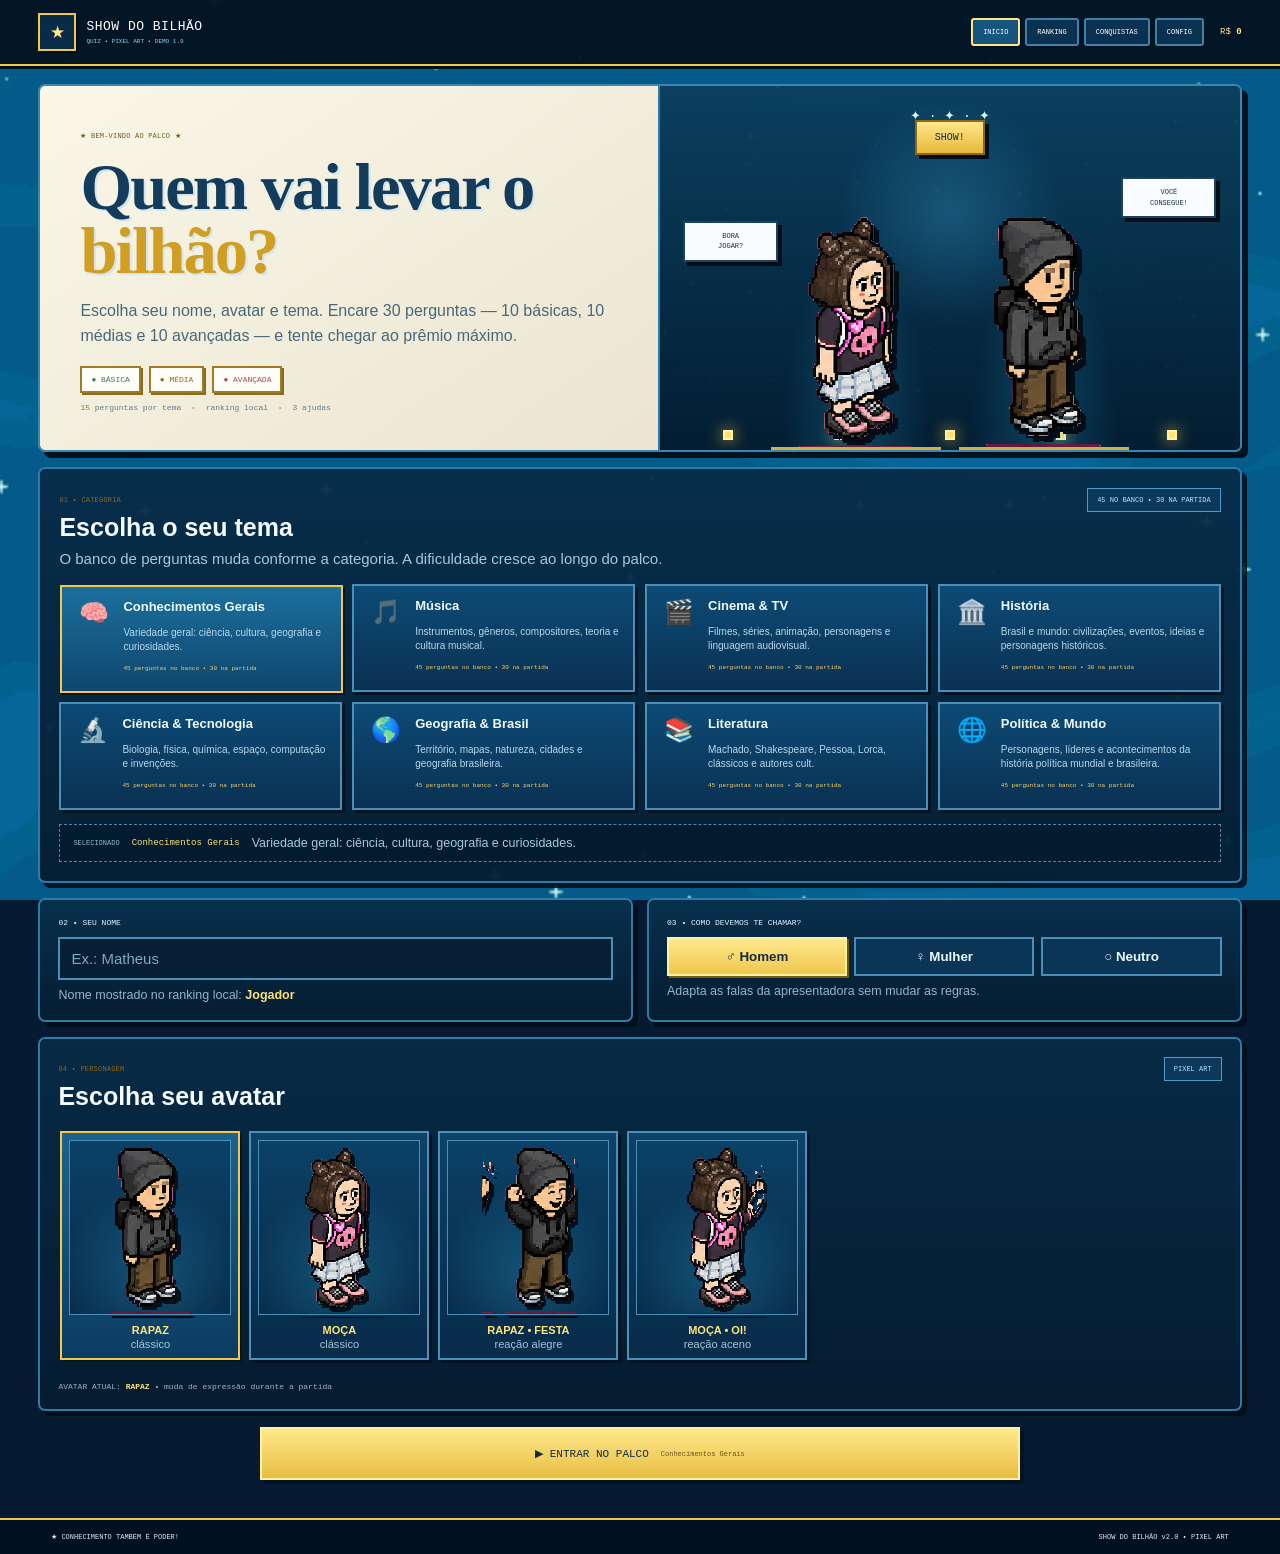
==== show-do-bilhao-v2.1-cult/index.html @ 2eb92382 "Add files via upload" ====
<!doctype html>
<html lang="pt-BR">
<head>
<meta charset="utf-8">
<meta name="viewport" content="width=device-width,initial-scale=1,viewport-fit=cover">
<meta name="theme-color" content="#0d2033">
<meta name="description" content="Show do Bilhão — quiz em pixel art, demo 2.0">
<title>Show do Bilhão — Demo 2.0</title>
<style id="gameStyles">
:root{--navy:#0c1b2a;--navy2:#132b40;--blue:#dcecf4;--blue2:#c9e0ec;--cream:#fff8e8;--paper:#fffdf5;--ink:#17283a;--muted:#617384;--gold:#d4aa4c;--gold2:#f1cf78;--line:#486b82;--green:#4e946a;--red:#b75b5b;--shadow:#173049;--pixel:2px}
*{box-sizing:border-box}html{scroll-behavior:smooth}body{margin:0;background:linear-gradient(#d7e8f0,#cbdfe9);color:var(--ink);font-family:Arial,Helvetica,sans-serif;font-size:15px;min-height:100vh}.scanlines{position:fixed;inset:0;pointer-events:none;z-index:50;background:repeating-linear-gradient(to bottom,rgba(255,255,255,.035) 0,rgba(255,255,255,.035) 1px,transparent 1px,transparent 4px);mix-blend-mode:soft-light}.topbar{position:sticky;top:0;z-index:20;display:flex;align-items:center;gap:18px;padding:9px max(14px,3vw);min-height:58px;background:var(--navy);border-bottom:3px solid var(--gold);color:#fff;box-shadow:0 3px 0 #08131f}.brand{display:flex;align-items:center;gap:10px;background:none;border:0;color:#fff;padding:0;text-align:left;cursor:pointer}.brand-mark{display:grid;place-items:center;width:36px;height:36px;border:2px solid var(--gold);color:var(--gold2);font-size:17px}.brand b{display:block;font:14px 'Press Start 2P',monospace;letter-spacing:.5px}.brand small{display:block;margin-top:4px;font:6px 'Press Start 2P',monospace;color:#b9cbd8}.nav{display:flex;gap:5px;margin-left:auto}.nav-btn,.menu-toggle{border:1px solid #6d8799;background:#152f45;color:#fff;padding:9px 10px;font:7px 'Press Start 2P',monospace;cursor:pointer}.nav-btn:hover,.nav-btn.active{background:#274b65;border-color:var(--gold2);color:#fff}.wallet{font:9px 'Press Start 2P',monospace;color:var(--gold2);white-space:nowrap}.menu-toggle{display:none}.app{width:min(1120px,94vw);margin:22px auto 35px}.view{display:none}.active-view{display:block}.panel{background:var(--paper);border:2px solid #29455a;box-shadow:6px 6px 0 var(--shadow)}.hero{display:grid;grid-template-columns:1.05fr .95fr;overflow:hidden;min-height:360px}.hero-copy{padding:42px 40px;background:linear-gradient(135deg,#fffaf0,#f6edda)}.eyebrow{font:8px 'Press Start 2P',monospace;letter-spacing:.2px;color:#8a671c}.hero h1{font-size:clamp(34px,5vw,58px);line-height:1.02;margin:18px 0;color:#17364e}.hero h1 span{color:#9b711e}.hero p{max-width:650px;font-size:17px;line-height:1.55;color:#516879}.ladder-mini{display:flex;gap:8px;flex-wrap:wrap;margin:24px 0 12px}.ladder-mini span{padding:8px 10px;border:1px solid #7d8f9b;font:8px 'Press Start 2P',monospace;background:#fff}.ladder-mini .basic{color:#43845e}.ladder-mini .medium{color:#9a761c}.ladder-mini .hard{color:#a74e4e}.hero-note{font:8px 'Press Start 2P',monospace;color:#65788a}.hero-note span{color:#9a731c}.hero-note i{font-style:normal;color:#aaa;margin:0 5px}.stage{position:relative;overflow:hidden;background:linear-gradient(#1a344c,#0e2234);display:flex;align-items:flex-end;justify-content:center;min-height:360px;border-left:2px solid #29455a}.stage-grid{position:absolute;inset:0;background:linear-gradient(rgba(255,255,255,.045) 1px,transparent 1px),linear-gradient(90deg,rgba(255,255,255,.045) 1px,transparent 1px);background-size:22px 22px;opacity:.55}.pixel-stars{position:absolute;top:22px;color:#e9c76e;font:13px 'Press Start 2P',monospace}.show-sign{position:absolute;top:52px;padding:12px 22px;background:#f7d774;color:#193147;border:3px solid #9b7721;box-shadow:5px 5px 0 #07131f;font:10px 'Press Start 2P',monospace}.stage-avatars{position:absolute;bottom:0;display:flex;gap:35px;align-items:end;z-index:2}.stage-avatar{width:145px;height:235px;display:flex;align-items:end;justify-content:center;background:linear-gradient(90deg,transparent 0 15%,rgba(255,255,255,.06) 15% 85%,transparent 85%);border-bottom:5px solid #b28c3e}.stage-avatar img{width:132px;height:220px;object-fit:contain;image-rendering:pixelated;filter:drop-shadow(5px 6px 0 #091522)}.bubble{position:absolute;z-index:3;padding:10px 13px;min-width:100px;background:#fff7dc;border:2px solid #1b3041;box-shadow:4px 4px 0 #091522;text-align:center;font:7px/1.5 'Press Start 2P',monospace;color:#173047}.bubble.left{left:5%;top:38%}.bubble.right{right:5%;top:28%}.stage-lights{position:absolute;bottom:10px;left:12px;right:12px;display:flex;justify-content:space-around}.stage-lights i{width:13px;height:13px;background:#e8c765;border:2px solid #fff1b0;box-shadow:0 0 14px #d9b747}.section-card{padding:24px;margin-top:18px}.section-heading{display:flex;justify-content:space-between;align-items:flex-start;gap:14px}.section-heading h2{font-size:27px;margin:8px 0 0;color:#1c3d55}.tag{padding:7px 9px;background:#e8f1f5;border:1px solid #8196a3;color:#597080;font:7px 'Press Start 2P',monospace;white-space:nowrap}.topic-intro{margin:8px 0 17px;color:var(--muted)}.topic-grid{display:grid;grid-template-columns:repeat(3,1fr);gap:11px}.topic-card{position:relative;display:grid;grid-template-columns:48px 1fr;grid-template-rows:auto auto auto;gap:4px 9px;min-height:112px;padding:14px;text-align:left;background:#f9f7ef;border:2px solid #7b919f;box-shadow:4px 4px 0 #bdc9cf;color:var(--ink);cursor:pointer;transition:transform .12s,background .12s,border-color .12s}.topic-card:hover{transform:translateY(-2px);background:#edf6fa}.topic-card.selected{transform:translate(2px,2px);background:#dcecf4;border-color:#315b76;box-shadow:1px 1px 0 #aab9c2}.topic-icon{grid-row:1/4;font-size:29px;display:grid;place-items:center}.topic-card b{font-size:14px}.topic-card small{font-size:11px;line-height:1.35;color:#617384}.topic-card em{font:7px 'Press Start 2P',monospace;color:#8d6b20;font-style:normal}.topic-selected{display:flex;align-items:center;gap:12px;flex-wrap:wrap;margin-top:14px;padding:11px 13px;border:1px dashed #8ca0ac;background:#eef5f6}.topic-selected span{font:7px 'Press Start 2P',monospace;color:#63798a}.topic-selected b{font:9px 'Press Start 2P',monospace;color:#7f601a}.topic-selected small{flex:1;min-width:180px;color:#657989}.setup-grid{display:grid;grid-template-columns:1fr 1fr;gap:18px;margin-top:18px}.field{padding:20px}.field label{display:block;font:8px 'Press Start 2P',monospace;color:#304d63;margin-bottom:10px}.field input{width:100%;padding:13px 12px;background:#fffdf5;border:2px solid #6e8798;font-size:16px;color:var(--ink);outline:0}.field input:focus{border-color:#2c5f80;box-shadow:0 0 0 3px #c7dfea}.field small{display:block;margin-top:8px;color:#6a7e8d}.field small b{color:#87651b}.choices{display:grid;grid-template-columns:repeat(3,1fr);gap:7px}.choice{padding:12px 8px;border:2px solid #7a8e9b;background:#f7f6f0;font-weight:900;cursor:pointer}.choice.selected{background:#f5d56f;border-color:#9a751d;box-shadow:2px 2px 0 #7d5c17}.avatar-grid{display:grid;grid-template-columns:repeat(4,1fr);gap:10px;margin-top:15px}.avatar-option{padding:8px;background:#f7f6f0;border:2px solid #8396a2;box-shadow:3px 3px 0 #bcc7cc;cursor:pointer;text-align:center;color:var(--ink)}.avatar-option.selected{background:#dcecf4;border-color:#315b76;box-shadow:1px 1px 0 #aab9c2}.avatar-art{height:175px;display:flex;align-items:end;justify-content:center;background:repeating-linear-gradient(0deg,#e8f2f6 0 8px,#e3edf1 8px 9px)}.avatar-art img{width:115px;height:168px;object-fit:contain;image-rendering:pixelated}.avatar-option b{display:block;font-size:11px;margin-top:9px}.avatar-option small{color:#657989}.avatar-status{margin-top:12px;font:8px 'Press Start 2P',monospace;color:#65798a}.avatar-status b{color:#8a681b}.extras-grid{display:grid;grid-template-columns:1fr 1fr;gap:18px;margin-top:18px}.extra{padding:15px}.extra-title{font:8px 'Press Start 2P',monospace;color:#2e4e64;padding-bottom:10px;border-bottom:1px solid #cbd4d9}.extra-title span{float:right;color:#8a681b}.extra-content{display:flex;align-items:center;gap:15px;min-height:125px}.extra-content img{width:120px;height:105px;object-fit:contain;image-rendering:pixelated}.extra-content b{font-size:14px}.extra-content p{color:#687d8c;line-height:1.4}.primary,.secondary,.danger{border:2px solid #29475e;cursor:pointer;font-weight:900}.primary{background:#f4cf65;color:#172b3d;padding:12px 18px;box-shadow:4px 4px 0 #18334a}.primary:hover{transform:translateY(-1px)}.primary.big{display:flex;align-items:center;justify-content:center;gap:12px;width:100%;margin-top:18px;padding:17px;font:10px 'Press Start 2P',monospace}.primary.big small{font:7px 'Press Start 2P',monospace;color:#705417}.secondary{background:#e5eef2;color:#233d52;padding:11px}.gamebar{display:grid;grid-template-columns:230px 1fr auto;align-items:center;gap:18px;padding:13px 15px}.player{display:flex;align-items:center;gap:10px}.mini-avatar{width:56px;height:66px;display:grid;place-items:end;background:#d9e9ef;border:1px solid #7e96a4;overflow:hidden}.mini-avatar img{width:53px;height:64px;object-fit:contain;image-rendering:pixelated}.player small{display:block;color:#627687;font-size:11px}.player b{display:block;margin-top:3px;font-size:16px}.progress-meta{display:flex;align-items:center;gap:10px;flex-wrap:wrap;font:8px 'Press Start 2P',monospace}.progress-meta span{color:#6b7f8e}.progress-meta #streak{margin-left:auto;color:#9a741a}.progress{height:10px;margin:8px 0 5px;background:#d9e3e7;border:1px solid #8196a2;overflow:hidden}.progress i{display:block;height:100%;width:0;background:linear-gradient(90deg,#4c8b69,#e2bd54);transition:width .25s}.progress-box>small{color:#6c7e8b}.prize{font:10px 'Press Start 2P',monospace;color:#856316;white-space:nowrap}.game-layout{display:grid;grid-template-columns:190px 1fr;gap:14px;margin-top:14px}.sidebar{padding:12px;display:flex;flex-direction:column;gap:8px;background:#f5f3e9}.side-head{display:flex;justify-content:space-between;font:7px 'Press Start 2P',monospace;color:#5d7180;padding-bottom:5px;border-bottom:1px solid #cbd3d7}.side-head b{color:#8b691c}.money-box{padding:13px;background:#e8f1f5;border:1px solid #849aa7;font:11px 'Press Start 2P',monospace;color:#7f611b}.life{display:flex;justify-content:space-between;align-items:center;text-align:left;padding:12px 10px;background:#fbfaf4;border:1px solid #8499a5;box-shadow:3px 3px 0 #bdc7cc;cursor:pointer;font-weight:900}.life:hover:not(:disabled){background:#e8f3f7}.life small{display:block;color:#758694;font-weight:400}.life:disabled{opacity:.45;cursor:not-allowed;box-shadow:1px 1px 0 #c2cbd0}.host-card{display:flex;gap:8px;align-items:center;min-height:100px;margin-top:5px;padding:8px;background:#dbeaf1;border:1px solid #7d94a2}.host-card img{width:52px;height:80px;object-fit:contain;image-rendering:pixelated}.host-card b{display:block;font:7px 'Press Start 2P',monospace;color:#3d596c;margin-bottom:7px}.host-card span{font-size:11px;line-height:1.35}.sidebar .secondary{margin-top:auto}.question{padding:20px;min-height:560px;position:relative;overflow:hidden}.question-top{display:flex;justify-content:space-between;align-items:flex-start;gap:15px}.difficulty{display:inline-block;padding:7px 9px;border:1px solid #a98a3e;background:#fff0b8;color:#866615;font:7px 'Press Start 2P',monospace}.question-topic{display:inline-block;margin-left:7px;padding:6px 8px;background:#edf4f7;border:1px solid #9aabb5;color:#597080;font:7px 'Press Start 2P',monospace}.timer-wrap{width:155px}.timer-wrap>span{display:block;text-align:right;font:8px 'Press Start 2P',monospace;color:#5b7180}.timer-wrap>span.danger{color:#a84848}.timer-wrap>span.off{color:#7e8b92}.timer{height:7px;margin-top:5px;background:#d7e1e5;border:1px solid #8296a1}.timer i{display:block;width:100%;height:100%;background:#5a8c70;transition:width .4s linear}.timer-wrap span.danger+.timer i{background:#b75b5b}.question-scene{height:95px;display:flex;align-items:end;justify-content:center;position:relative;margin:4px 0}.q-avatar{width:74px;height:84px;display:flex;align-items:end;justify-content:center;background:#dcebf1;border:1px solid #8399a5;overflow:hidden;z-index:2}.q-avatar img{width:68px;height:81px;object-fit:contain;image-rendering:pixelated}.scene-podium{position:absolute;bottom:0;width:210px;height:20px;background:#263f53;border:2px solid #6f8795;box-shadow:5px 5px 0 #152b3c}.q-plant{position:absolute;right:2%;bottom:3px;width:70px;height:70px;object-fit:contain;image-rendering:pixelated}.question h2{font-size:clamp(25px,3.3vw,38px);line-height:1.22;text-align:center;max-width:930px;margin:13px auto 22px;color:#152d43}.answers{display:grid;grid-template-columns:1fr 1fr;gap:12px}.answer{display:flex;align-items:center;gap:12px;min-height:70px;padding:13px 15px;text-align:left;background:#fcfaf1;border:2px solid #78909e;box-shadow:4px 4px 0 #bdc7cc;color:#172a3b;font-size:16px;font-weight:900;cursor:pointer;transition:.12s}.answer:hover:not(:disabled){transform:translateY(-2px);background:#eaf4f8}.answer:disabled{cursor:default}.answer-key{display:grid;place-items:center;min-width:30px;height:30px;background:#e9f0f3;border:1px solid #879ba6;font:9px 'Press Start 2P',monospace;color:#536a7a}.answer.correct{background:#d9f0df;border-color:#4e966b}.answer.correct .answer-key{background:#a9d7b7;border-color:#4e966b}.answer.wrong{background:#f5dddd;border-color:#b75b5b}.answer.disabled{opacity:.35;filter:grayscale(.3)}.reaction{min-height:35px;margin:14px auto 0;text-align:center;font:9px/1.5 'Press Start 2P',monospace;opacity:0;transform:translateY(4px);transition:.18s}.reaction.show{opacity:1;transform:none}.reaction.good{color:#28754b}.reaction.bad{color:#a34848}.explanation{display:none;max-width:820px;margin:9px auto 0;padding:10px 13px;background:#edf5f6;border-left:4px solid #7694a4;color:#5d7180;font-size:12px;line-height:1.45}.explanation.show{display:block}.next{display:block;margin:12px auto 0}.hidden{display:none!important}.page-head{padding:8px 2px 16px}.page-head h2{font-size:42px;margin:8px 0 4px;color:#193b54}.page-head p{margin:0;color:#5d7281}.ranking-panel{padding:15px}.rank-tabs{display:flex;gap:8px;margin-bottom:8px}.rank-tab{padding:9px 12px;background:#e9f1f4;border:1px solid #78909e;font-weight:900;cursor:pointer}.rank-tab.active{background:#f3d36d;border-color:#9c7720}.rank-row{display:grid;grid-template-columns:55px 1fr 140px 90px;gap:10px;align-items:center;padding:13px 8px;border-bottom:1px solid #d0d9dd}.rank-pos{font:9px 'Press Start 2P',monospace;color:#876719}.rank-name{font-weight:900}.rank-name small{display:block;color:#718492;font-size:10px;font-weight:400;margin-top:3px}.rank-score{text-align:right;font-weight:900;color:#745813}.rank-correct{text-align:right;color:#607687}.empty{text-align:center;padding:38px;color:#667b89}.achievement-grid{display:grid;grid-template-columns:repeat(3,1fr);gap:14px}.achievement{padding:18px;min-height:160px}.achievement .icon{font-size:36px}.achievement b{display:block;margin:10px 0 5px}.achievement small{display:block;color:#6c7f8c;min-height:34px}.achievement span{display:inline-block;margin-top:11px;font:7px 'Press Start 2P',monospace}.achievement.unlocked{background:#f9f4df}.achievement.locked{filter:grayscale(.8);opacity:.55}.achievement.unlocked span{color:#39805a}.settings{padding:22px;display:flex;flex-direction:column;gap:12px}.settings label{font-weight:900;padding:13px;background:#f5f2e8;border:1px solid #b6c3ca}.settings input[type=checkbox]{accent-color:#315b76;margin-right:9px}.settings input[type=number]{margin-left:8px;width:85px;padding:7px;border:1px solid #879ba6}.kbd-help{padding:12px;background:#edf4f6;border-left:4px solid #8ba0ad;color:#617582}.danger{align-self:flex-start;background:#f5dddd;color:#803d3d;padding:11px}.result{max-width:720px;margin:20px auto;text-align:center;padding:34px}.result>img{width:190px;height:105px;object-fit:contain}.result h2{font-size:38px;margin:13px 0 7px;color:#183b55}.result p{color:#5d7180}.result-topic{display:inline-block;padding:7px 10px;background:#e6f0f4;border:1px solid #8da1ad;color:#536b7c;font:8px 'Press Start 2P',monospace}.result-stats{display:flex;justify-content:center;gap:45px;margin:25px 0}.result-stats div{display:flex;flex-direction:column;gap:6px}.result-stats b{font:12px 'Press Start 2P',monospace;color:#866317}.result-stats small{color:#687d8b}.result-actions{display:flex;justify-content:center;gap:10px;flex-wrap:wrap}footer{display:flex;justify-content:space-between;gap:15px;padding:13px 4vw;background:#0c1b2a;color:#dbe7ee;border-top:3px solid var(--gold);font:7px 'Press Start 2P',monospace}.no-motion *{animation:none!important;transition:none!important}
button:focus-visible,input:focus-visible{outline:3px solid #5d8daf;outline-offset:2px}
@media(max-width:980px){.nav{display:none;position:absolute;top:58px;right:10px;padding:8px;background:#0c1b2a;border:2px solid var(--gold);box-shadow:4px 4px 0 #07131f;flex-direction:column}.nav.open{display:flex}.menu-toggle{display:block}.hero{grid-template-columns:1fr}.stage{border-left:0;border-top:2px solid #29455a}.topic-grid{grid-template-columns:1fr 1fr}.avatar-grid{grid-template-columns:repeat(2,1fr)}.gamebar{grid-template-columns:1fr auto}.progress-box{grid-column:1/-1;grid-row:2}.game-layout{grid-template-columns:1fr}.sidebar{display:grid;grid-template-columns:repeat(3,1fr);align-items:stretch}.side-head,.money-box,.host-card,.sidebar .secondary{grid-column:1/-1}.host-card{margin-top:0}.sidebar .secondary{margin-top:0}.achievement-grid{grid-template-columns:1fr 1fr}}
@media(max-width:650px){body{font-size:14px}.app{width:94vw;margin-top:14px}.topbar{padding:8px 10px}.brand b{font-size:9px}.brand small{font-size:5px}.wallet{font-size:8px}.hero-copy{padding:28px 23px}.hero h1{font-size:34px}.hero p{font-size:15px}.stage{min-height:310px}.stage-avatar{width:115px;height:205px}.stage-avatar img{width:105px;height:195px}.bubble{min-width:84px;font-size:6px;padding:8px}.section-card{padding:17px}.topic-grid{grid-template-columns:1fr}.setup-grid,.extras-grid{grid-template-columns:1fr}.choices{grid-template-columns:1fr}.avatar-grid{grid-template-columns:1fr 1fr}.avatar-art{height:145px}.avatar-art img{height:140px}.gamebar{grid-template-columns:1fr auto;gap:8px}.player b{font-size:14px}.progress-meta{font-size:7px}.prize{font-size:8px}.sidebar{grid-template-columns:1fr}.question{padding:16px;min-height:0}.question-top{flex-direction:column}.timer-wrap{width:100%}.timer-wrap>span{text-align:left}.question h2{font-size:clamp(22px,7vw,30px)}.answers{grid-template-columns:1fr}.answer{min-height:60px;font-size:15px}.q-plant{width:55px;height:55px}.result-stats{gap:18px}.result-stats b{font-size:9px}.page-head h2{font-size:34px}.achievement-grid{grid-template-columns:1fr}.rank-row{grid-template-columns:40px 1fr 95px}.rank-correct{display:none}footer{flex-direction:column;font-size:5px}}
@media(max-width:390px){.avatar-grid{grid-template-columns:1fr}.stage-avatars{gap:5px}.stage-avatar{width:105px}.bubble{display:none}.hero h1{font-size:30px}}
@media(prefers-reduced-motion:reduce){*,*:before,*:after{animation:none!important;transition:none!important}}
.lives{letter-spacing:2px;font-size:1.05em;white-space:nowrap}.life-panel{margin:10px 0;padding:10px;border:1px solid rgba(20,50,80,.18);border-radius:10px;background:rgba(255,255,255,.65)}.life-panel>b{font-size:.72rem}.life-hearts{height:5px;background:linear-gradient(90deg,#d94c58 0 100%);margin:7px 0;border-radius:9px;transition:width .25s ease}.life-panel small{font-size:.68rem;color:#52677a}.result-stats{grid-template-columns:repeat(4,1fr)}
@media(max-width:700px){.result-stats{grid-template-columns:repeat(2,1fr)}.lives{font-size:.9em}.life-panel{margin:7px 0}}


/* =========================================================
   V1.9 — VISUAL POLISH
   Somente apresentação: não altera regras da partida.
   ========================================================= */
:root{
  --navy:#0b1c2c;
  --navy2:#17344a;
  --blue:#eaf4f8;
  --blue2:#d7e9f1;
  --cream:#fffaf0;
  --paper:#fffdf7;
  --ink:#173149;
  --muted:#647b8b;
  --gold:#c9a44d;
  --gold2:#efd17b;
  --line:#668296;
  --shadow:#17334a;
}
html{background:#dcecf3}
body{
  background:
    radial-gradient(circle at 50% -10%,rgba(255,255,255,.8),transparent 42%),
    linear-gradient(180deg,#e9f4f8 0%,#d9eaf1 52%,#d1e4ec 100%);
  font-size:15px;
}
.scanlines{opacity:.18}
.topbar{
  min-height:62px;
  padding:8px clamp(12px,2.8vw,34px);
  gap:16px;
  box-shadow:0 3px 0 rgba(8,24,37,.55);
}
.brand-mark{
  width:38px;height:38px;
  background:#122b40;
  box-shadow:2px 2px 0 #07131e;
}
.brand b{font-size:13px}
.nav-btn,.menu-toggle{
  border:1px solid #71899a;
  background:#19344a;
  padding:8px 10px;
  box-shadow:2px 2px 0 #081725;
}
.nav-btn:hover,.nav-btn.active{background:#274d68}
.app{width:min(1080px,92vw);margin:18px auto 34px}
.panel{
  border:1px solid #49677b;
  border-radius:4px;
  box-shadow:4px 4px 0 rgba(19,48,71,.28);
}
.hero{
  min-height:315px;
  grid-template-columns:1.08fr .92fr;
  border-radius:5px;
}
.hero-copy{
  padding:34px 36px;
  background:linear-gradient(135deg,#fffdf7,#f7f0df);
}
.eyebrow{font-size:7px}
.hero h1{
  font-size:clamp(40px,4.8vw,56px);
  margin:14px 0 16px;
  letter-spacing:-1.5px;
}
.hero p{font-size:15px;line-height:1.55;max-width:590px}
.ladder-mini{margin:18px 0 10px}
.ladder-mini span{
  padding:7px 9px;
  background:#fffdf7;
  border-color:#9aaab3;
}
.stage{
  min-height:315px;
  border-left:1px solid #49677b;
  background:
    radial-gradient(circle at 50% 28%,rgba(79,132,163,.32),transparent 34%),
    linear-gradient(180deg,#294e67 0%,#17364c 55%,#10283b 100%);
}
.stage-grid{background-size:18px 18px;opacity:.28}
.show-sign{
  top:34px;
  padding:10px 18px;
  border-width:2px;
  box-shadow:3px 3px 0 #07131f;
}
.stage-avatars{gap:18px}
.stage-avatar{
  width:155px;height:230px;
  border-bottom:3px solid #b9933d;
  background:linear-gradient(90deg,transparent 0 10%,rgba(255,255,255,.05) 10% 90%,transparent 90%);
}
.stage-avatar img{
  width:auto;height:222px;max-width:145px;
  object-fit:contain;
}
.bubble{
  padding:8px 11px;
  min-width:95px;
  border:1px solid #263f51;
  box-shadow:3px 3px 0 #081725;
  background:#fff8df;
}
.bubble.left{left:4%;top:37%}
.bubble.right{right:4%;top:25%}
.stage-lights i{width:10px;height:10px}

.section-card{padding:20px;margin-top:16px}
.section-heading h2{font-size:23px}
.topic-grid{grid-template-columns:repeat(4,1fr);gap:9px}
.topic-card{
  min-height:105px;
  padding:11px;
  grid-template-columns:40px 1fr;
  background:#fbfaf5;
  border:1px solid #8ca0ab;
  box-shadow:3px 3px 0 #c6d1d6;
}
.topic-card:hover{background:#f0f7fa}
.topic-card.selected{
  background:#e1eff5;
  border-color:#466b82;
  box-shadow:1px 1px 0 #b4c3cb;
}
.topic-icon{font-size:24px}
.topic-card b{font-size:13px}
.topic-card small{font-size:10px}
.topic-card em{font-size:6px}

.setup-grid,.extras-grid{gap:14px;margin-top:14px}
.field{padding:17px}
.field input{padding:11px;font-size:15px}
.choice{padding:10px 7px}
.avatar-grid{gap:8px}
.avatar-option{
  padding:7px;
  border:1px solid #8299a6;
  box-shadow:2px 2px 0 #c4ced2;
  background:#fbfaf6;
}
.avatar-option.selected{
  background:#e2eff4;
  border-color:#456a80;
  box-shadow:1px 1px 0 #aebdc5;
}
.avatar-art{
  height:190px;
  background:
    linear-gradient(180deg,#eaf4f8,#dbeaf0);
  border:1px solid #c4d3da;
}
.avatar-art img{
  width:auto;
  height:185px;
  max-width:155px;
  object-fit:contain;
  image-rendering:auto;
  image-rendering:pixelated;
}
.avatar-option b{font-size:11px}
.extra-content img{width:105px;height:95px}
.primary{box-shadow:3px 3px 0 #18334a}
.primary.big{margin-top:15px;padding:14px}
.gamebar{gap:14px;padding:11px 13px}
.game-layout{grid-template-columns:180px 1fr;gap:12px}
.sidebar{padding:10px}
.question{padding:18px}
.question h2{font-size:clamp(27px,3.5vw,39px);line-height:1.2}
.answer{
  min-height:58px;
  padding:14px 16px;
  border:1px solid #8da0aa;
  box-shadow:2px 2px 0 #c5d0d5;
  background:#fbfaf5;
}
.answer:hover{background:#eaf4f8}
.q-avatar img{
  width:auto;
  height:155px;
  max-width:120px;
  object-fit:contain;
  image-rendering:pixelated;
}
.mini-avatar{
  width:58px;height:68px;
  background:#e6f2f6;
}
.mini-avatar img{width:auto;height:66px;max-width:55px}
.host-card img{width:auto;height:82px;max-width:65px;object-fit:contain}
.result{padding:30px}
footer{margin-top:20px}

@media (max-width:900px){
  .app{width:min(94vw,760px)}
  .hero{grid-template-columns:1fr;min-height:0}
  .hero-copy{padding:28px}
  .hero h1{font-size:clamp(38px,8vw,52px)}
  .stage{min-height:300px;border-left:0;border-top:1px solid #49677b}
  .topic-grid{grid-template-columns:repeat(2,1fr)}
  .avatar-art{height:180px}
  .avatar-art img{height:175px}
}
@media (max-width:650px){
  .topbar{min-height:54px}
  .brand b{font-size:9px}
  .brand small{font-size:5px}
  .nav{gap:3px}
  .nav-btn{padding:7px 7px;font-size:6px}
  .app{width:94vw;margin-top:12px}
  .hero-copy{padding:23px 19px}
  .hero h1{font-size:34px;letter-spacing:-.8px}
  .hero p{font-size:14px}
  .stage{min-height:260px}
  .stage-avatar{width:125px;height:205px}
  .stage-avatar img{height:198px;max-width:120px}
  .topic-grid{grid-template-columns:1fr}
  .avatar-grid{grid-template-columns:1fr 1fr}
  .avatar-art{height:165px}
  .avatar-art img{height:160px;max-width:135px}
  .game-layout{grid-template-columns:1fr}
  .sidebar{display:grid;grid-template-columns:repeat(3,1fr)}
  .side-head,.money-box,.host-card,.sidebar .secondary{grid-column:1/-1}
}
@media (max-width:430px){
  .avatar-grid{grid-template-columns:1fr}
  .stage-avatars{gap:3px}
  .stage-avatar{width:105px}
  .stage-avatar img{height:185px}
  .bubble{display:none}
}

/* =========================================================
   V2.0 — IDENTIDADE GRÁFICA PIXEL SPACE
   Apenas apresentação/layout/assets. Regras da partida preservadas.
   ========================================================= */
:root{
  --space:#061b31; --space2:#0a2d4a; --hud:#0b3558; --hud2:#124d7a;
  --hudline:#45b9ed; --hudline2:#86dcff; --gold:#f1c84b; --gold2:#ffe78a;
  --white:#f4fbff; --text:#d9efff; --muted:#9fc4d9; --danger:#ff6e73;
  --paper:rgba(7,34,57,.91); --ink:#eaf7ff; --shadow:#02101d;
}
html{background:#061b31}
body{
  background:#061b31 url('assets/background-space.png') center top / cover fixed no-repeat;
  color:var(--text); font-family:Arial,Helvetica,sans-serif; min-height:100vh;
}
body:before{content:"";position:fixed;inset:0;z-index:-1;pointer-events:none;background:linear-gradient(180deg,rgba(1,15,29,.12),rgba(1,15,29,.58));}
.scanlines{opacity:.08;background:repeating-linear-gradient(to bottom,rgba(255,255,255,.18) 0,rgba(255,255,255,.18) 1px,transparent 1px,transparent 5px)}
.topbar{min-height:66px;padding:8px clamp(12px,3vw,42px);background:rgba(3,19,34,.96);border-bottom:2px solid var(--gold);box-shadow:0 3px 0 #02101d}
.brand-mark{border:2px solid var(--gold);background:#082b48;color:var(--gold2);box-shadow:2px 2px 0 #020d18}
.brand b{font-size:13px;text-shadow:2px 2px 0 #061426}.brand small{color:#8bd8ff}
.nav-btn,.menu-toggle{border:2px solid #3d80a9;background:#0b3150;color:#fff;border-radius:3px;box-shadow:2px 2px 0 #02111d}
.nav-btn:hover,.nav-btn.active{background:#15547e;border-color:var(--gold2);color:#fff}
.wallet{color:var(--gold2);text-shadow:1px 1px 0 #07111c}
.app{width:min(1260px,94vw);margin:18px auto 38px}
.panel{background:linear-gradient(180deg,rgba(8,45,74,.94),rgba(5,28,49,.94));border:2px solid #2f7ba8;border-radius:7px;box-shadow:5px 5px 0 rgba(1,13,25,.85);color:var(--text)}
.hero{min-height:360px;grid-template-columns:1.03fr .97fr;border-color:#3b86b1;box-shadow:6px 6px 0 rgba(0,10,20,.9)}
.hero-copy{padding:38px 40px;background:linear-gradient(145deg,rgba(255,251,235,.98),rgba(244,237,215,.96));color:#173149}
.hero-copy .eyebrow{color:#725919}.hero h1{font-family:Georgia,'Times New Roman',serif;font-size:clamp(43px,5.2vw,68px);line-height:.96;letter-spacing:-2px;color:#123b5c;text-shadow:2px 2px 0 #d4e5eb}.hero h1 span{color:#d09e22}.hero p{color:#496779;font-size:16px}.ladder-mini span{background:#fffdf7;border:2px solid #9f7b25;box-shadow:2px 2px 0 #8a6b22;color:#1d3b51}.ladder-mini .basic{color:#347f59}.ladder-mini .medium{color:#8f6b17}.ladder-mini .hard{color:#a54d4d}.hero-note{color:#60798a}
.stage{min-height:360px;border-left:2px solid #2f7ba8;background:radial-gradient(circle at 50% 35%,rgba(61,174,224,.28),transparent 30%),linear-gradient(180deg,rgba(11,61,91,.92),rgba(3,26,46,.96)),url('assets/background-space.png') center/cover}
.stage-grid{background-size:24px 24px;opacity:.18}.pixel-stars{color:#d9f5ff}.show-sign{top:34px;background:linear-gradient(#ffe78a,#e7b83b);border:2px solid #8c6818;color:#102b43;box-shadow:4px 4px 0 #020e1a}
.stage-avatar{width:170px;height:245px;border-bottom:3px solid #d5ae3e;background:radial-gradient(ellipse at center bottom,rgba(42,202,255,.22),transparent 62%)}
.stage-avatar img{height:230px;max-width:155px;filter:drop-shadow(5px 6px 0 #020d17)}
.bubble{background:#f8fbff;color:#173149;border:2px solid #1e425d;box-shadow:4px 4px 0 #020d17}.stage-lights i{background:#ffe071;border-color:#fff2a6;box-shadow:0 0 16px #f5c83d}
.section-card{padding:19px;margin-top:15px;background:linear-gradient(180deg,rgba(7,43,71,.94),rgba(5,28,48,.94))}.section-heading h2{color:#f4fbff;font-size:25px}.tag{background:#0b385b;border:1px solid #4e9aca;color:#aee5ff}.topic-intro{color:#a4c9dc}.topic-grid{grid-template-columns:repeat(4,1fr);gap:10px}.topic-card{min-height:108px;padding:12px;background:linear-gradient(180deg,#0d4a75,#0a3152);border:2px solid #4b8eb8;box-shadow:3px 3px 0 #021421;color:#effaff}.topic-card:hover{background:linear-gradient(180deg,#135c8e,#0c3c61);border-color:#86dfff}.topic-card.selected{background:linear-gradient(180deg,#1b6f9d,#0f466d);border-color:var(--gold);box-shadow:2px 2px 0 #071522;transform:translate(1px,1px)}.topic-card b{font-size:13px}.topic-card small{color:#b8d8e9}.topic-card em{color:#f5d16a}.topic-selected{background:rgba(2,24,42,.62);border:1px dashed #4d89ad}.topic-selected span{color:#8ebad0}.topic-selected b{color:#ffe27a}.topic-selected small{color:#a5c9dc}
.setup-grid{grid-template-columns:1fr 1fr;gap:14px;margin-top:15px}.field{padding:18px;background:linear-gradient(180deg,rgba(8,49,79,.94),rgba(5,29,49,.94))}.field label{color:#dff5ff}.field input{background:#061f35;border:2px solid #4b8eb8;color:#f3fbff}.field input::placeholder{color:#7fa8bf}.field input:focus{border-color:#8be0ff;box-shadow:0 0 0 3px rgba(75,176,226,.2)}.field small{color:#91b6ca}.field small b{color:#ffe078}.choice{background:#0a3556;border:2px solid #4b8eb8;color:#e9f8ff}.choice.selected{background:linear-gradient(#ffe88c,#efc74e);border-color:#fff0a2;color:#142d43;box-shadow:2px 2px 0 #755812}
.avatar-panel{padding:18px}.avatar-grid-v2{display:flex;gap:9px;overflow-x:auto;padding:5px 2px 10px;scrollbar-color:#5aa7d2 #07233a}.avatar-option{flex:0 0 180px;padding:7px;background:linear-gradient(180deg,#0c4269,#082b49);border:2px solid #4c8fb9;box-shadow:3px 3px 0 #021421;color:#f1fbff}.avatar-option:hover{border-color:#86ddff;background:#104e78}.avatar-option.selected{background:linear-gradient(180deg,#1b638e,#0c3c61);border-color:var(--gold);box-shadow:2px 2px 0 #061522}.avatar-art{height:175px;background:radial-gradient(circle at 50% 78%,rgba(49,188,238,.25),transparent 58%),linear-gradient(180deg,#0b4167,#082b48);border:1px solid #4c8fb9}.avatar-art img{height:166px;width:auto;max-width:140px;object-fit:contain;image-rendering:pixelated;filter:drop-shadow(3px 4px 0 #02111b)}.avatar-option b{color:#ffe47c}.avatar-option small{color:#9fc5d8}.avatar-status{color:#8fb7cb}.avatar-status b{color:#ffe47c}
/* Home: the plant remains a decorative accent instead of a separate panel. */
.home .extras-grid{display:none}.home .extra{display:none}
.primary{background:linear-gradient(#ffe98b,#e8bd42);border:2px solid #fff0a0;color:#122a40;box-shadow:4px 4px 0 #021321}.primary:hover{filter:brightness(1.06)}.primary.big{margin-top:16px;padding:18px;font-size:11px;max-width:760px;margin-left:auto;margin-right:auto}.primary.big small{color:#6e5415}.secondary{background:#0a3555;border:2px solid #4d8eb8;color:#e8f8ff;box-shadow:2px 2px 0 #021421}.secondary:hover{background:#104c76}
.gamebar{background:linear-gradient(180deg,rgba(6,41,68,.97),rgba(4,25,43,.97));border-color:#347da9}.player small{color:#8db5c9}.player b{color:#fff}.mini-avatar{background:#082d4a;border:1px solid #4d8fb7}.progress-meta{color:#eaf8ff}.progress-meta span{color:#9dc4d7}.progress{background:#06233a;border:1px solid #477f9e}.progress i{background:linear-gradient(90deg,#36c7ff,#ffe071)}.progress-box>small{color:#8eafc0}.prize{color:#ffe072;text-shadow:2px 2px 0 #03111e}
.game-layout{gap:13px}.sidebar{background:linear-gradient(180deg,rgba(7,43,70,.97),rgba(4,26,44,.97));border-color:#347da9}.side-head{color:#a7c8d9;border-bottom-color:#2d688d}.side-head b{color:#ffe074}.money-box{background:#062842;border-color:#3f80a4;color:#ffe173}.life{background:#0a3555;border-color:#477f9f;color:#eaf8ff;box-shadow:2px 2px 0 #021421}.life:hover:not(:disabled){background:#104d76}.life small{color:#91b5c7}.life-panel{background:rgba(3,22,38,.62);border-color:#2c6689}.life-panel small{color:#86aabd}.life-hearts{background:linear-gradient(90deg,#ff5964,#ffb15b)}.host-card{background:#082f4d;border-color:#397da5;color:#e9f8ff}.host-card span{color:#8eb5c7}
.question{background:linear-gradient(180deg,rgba(5,33,54,.98),rgba(3,22,39,.98));border-color:#347da9}.difficulty{background:#0d507b;border-color:#54a4ce;color:#bcecff}.question-topic{color:#9bc1d4}.timer-wrap>span{color:#ffe071}.timer{background:#06243b;border-color:#3d7d9f}.timer i{background:linear-gradient(90deg,#41cfff,#ffe071)}.question-scene{background:radial-gradient(ellipse at center bottom,rgba(32,158,213,.22),transparent 58%)}.scene-podium{background:linear-gradient(#1d739b,#0c3d5e);border-color:#55c8ef;box-shadow:0 0 20px rgba(53,199,255,.22)}.question h2{color:#f2fbff;text-shadow:2px 2px 0 #02101c}.answer{background:#082f4d;border-color:#477f9f;box-shadow:3px 3px 0 #021421;color:#eefaff}.answer:hover:not(:disabled){background:#0e4b73;border-color:#7bdcff}.answer-key{background:#0e476b;border-color:#4d8fb4;color:#c8edff}.answer.correct{background:#0e523d;border-color:#4bc58b}.answer.correct .answer-key{background:#1b7758;border-color:#4bc58b;color:#fff}.answer.wrong{background:#5a2830;border-color:#ed6870}.answer.disabled{opacity:.3}.reaction.good{color:#7ff0b4}.reaction.bad{color:#ff858a}.explanation{background:#082d49;border-left-color:#3da3cf;color:#9fc4d6}.lives{color:#ff7079}
.page-head h2{color:#f3fbff}.page-head p{color:#9dbecf}.ranking-panel,.settings,.achievement{background:linear-gradient(180deg,rgba(7,43,70,.96),rgba(4,26,44,.96))}.rank-tabs .rank-tab{background:#0a3555;border-color:#4b8eb8;color:#eaf8ff}.rank-tab.active{background:#efc94f;border-color:#fff0a0;color:#172d41}.rank-row{border-bottom-color:#1d506c}.rank-name{color:#f3fbff}.rank-name small,.rank-correct{color:#8eafc0}.rank-score{color:#ffe173}.achievement.unlocked{background:#0b3d5d}.achievement.locked{background:#08283f}.settings label{background:#092f4d;border-color:#346f93;color:#dceff9}.kbd-help{background:#082e4a;border-left-color:#4aa7d2;color:#8fb7ca}.danger{background:#542a31;color:#ffd7d9;border-color:#b9535b}.result{background:linear-gradient(180deg,rgba(7,43,70,.97),rgba(4,26,44,.97));border-color:#347da9}.result h2{color:#fff}.result p{color:#9bbdce}.result-topic{background:#0a3555;border-color:#4c8fb6;color:#bce5f7}.result-stats b{color:#ffe071}.result-stats small{color:#8fb3c5}
footer{background:rgba(2,16,29,.97);border-top:2px solid var(--gold);color:#d8edf8}.no-motion *{animation:none!important;transition:none!important}
@media(max-width:980px){.topic-grid{grid-template-columns:repeat(2,1fr)}.avatar-grid-v2{display:grid;grid-template-columns:repeat(2,minmax(150px,1fr));overflow:visible}.avatar-option{flex-basis:auto}.hero{grid-template-columns:1fr}.stage{border-left:0;border-top:2px solid #2f7ba8}}
@media(max-width:650px){body{background-attachment:scroll}.app{width:95vw}.topbar{min-height:58px}.hero-copy{padding:28px 22px}.hero h1{font-size:38px}.hero p{font-size:14px}.stage{min-height:315px}.stage-avatar{width:130px;height:210px}.stage-avatar img{height:198px;max-width:118px}.bubble{font-size:6px}.setup-grid{grid-template-columns:1fr}.topic-grid{grid-template-columns:1fr}.avatar-grid-v2{grid-template-columns:1fr 1fr}.avatar-art{height:150px}.avatar-art img{height:142px}.primary.big{font-size:9px}.gamebar{grid-template-columns:1fr auto}.sidebar{grid-template-columns:1fr}.question h2{font-size:clamp(23px,7vw,31px)}}
@media(max-width:390px){.avatar-grid-v2{grid-template-columns:1fr}.stage-avatars{gap:4px}.stage-avatar{width:105px}.bubble{display:none}}

</style>
</head>
<body>
<div class="scanlines" aria-hidden="true"></div>
<header class="topbar">
  <button class="brand" data-view="home" aria-label="Voltar ao início"><span class="brand-mark">★</span><span><b>SHOW DO BILHÃO</b><small>QUIZ • PIXEL ART • DEMO 1.9</small></span></button>
  <nav class="nav" aria-label="Menu principal">
    <button class="nav-btn active" data-view="home">INÍCIO</button>
    <button class="nav-btn" data-view="ranking">RANKING</button>
    <button class="nav-btn" data-view="achievements">CONQUISTAS</button>
    <button class="nav-btn" data-view="config">CONFIG</button>
  </nav>
  <div class="wallet">R$ <b id="money">0</b></div><button class="menu-toggle" id="menuToggle" aria-label="Abrir menu">☰</button>
</header>

<main class="app">
<section id="home" class="view active-view home">
  <div class="hero panel">
    <div class="hero-copy">
      <span class="eyebrow">★ BEM-VINDO AO PALCO ★</span>
      <h1>Quem vai levar o <span>bilhão?</span></h1>
      <p>Escolha seu nome, avatar e tema. Encare 30 perguntas — 10 básicas, 10 médias e 10 avançadas — e tente chegar ao prêmio máximo.</p>
      <div class="ladder-mini"><span class="basic">● BÁSICA</span><span class="medium">● MÉDIA</span><span class="hard">● AVANÇADA</span></div>
      <div class="hero-note"><span>15</span> perguntas por tema <i>•</i> ranking local <i>•</i> 3 ajudas</div>
    </div>
    <div class="stage">
      <div class="stage-grid"></div><div class="pixel-stars">✦ · ✦ · ✦</div><div class="show-sign">SHOW!</div>
      <div class="stage-avatars"><div class="stage-avatar"><img id="heroFemale" src="assets/avatar-feminino-v2-normal.png?v=20" alt="Avatar feminino"></div><div class="stage-avatar"><img id="heroMale" src="assets/avatar-masculino-v2-normal.png?v=20" alt="Avatar masculino"></div></div>
      <div class="bubble left">BORA<br>JOGAR?</div><div class="bubble right">VOCÊ<br>CONSEGUE!</div>
      <div class="stage-lights"><i></i><i></i><i></i><i></i><i></i></div>
    </div>
  </div>

  <div class="panel section-card topic-panel">
    <div class="section-heading"><div><span class="eyebrow">01 • CATEGORIA</span><h2>Escolha o seu tema</h2></div><span class="tag">45 NO BANCO • 30 NA PARTIDA</span></div>
    <p class="topic-intro">O banco de perguntas muda conforme a categoria. A dificuldade cresce ao longo do palco.</p>
    <div id="topicGrid" class="topic-grid"></div>
    <div class="topic-selected"><span>SELECIONADO</span><b id="selectedTopicName">Conhecimentos Gerais</b><small id="selectedTopicDesc"></small></div>
  </div>

  <div class="setup-grid">
    <div class="panel field"><label for="username">02 • SEU NOME</label><input id="username" maxlength="18" autocomplete="nickname" placeholder="Ex.: Matheus"><small>Nome mostrado no ranking local: <b id="namePreview">Jogador</b></small></div>
    <div class="panel field"><label>03 • COMO DEVEMOS TE CHAMAR?</label><div class="choices"><button class="choice selected" data-gender="masculino">♂ Homem</button><button class="choice" data-gender="feminino">♀ Mulher</button><button class="choice" data-gender="neutro">○ Neutro</button></div><small>Adapta as falas da apresentadora sem mudar as regras.</small></div>
  </div>

  <div class="panel section-card avatar-panel">
    <div class="section-heading"><div><span class="eyebrow">04 • PERSONAGEM</span><h2>Escolha seu avatar</h2></div><span class="tag">PIXEL ART</span></div>
    <div class="avatar-grid avatar-grid-v2">
      <button class="avatar-option selected" data-avatar="masculino" data-state="normal"><span class="avatar-art"><img src="assets/avatar-masculino-v2-normal.png?v=20" alt="Rapaz"></span><b>RAPAZ</b><small>clássico</small></button>
      <button class="avatar-option" data-avatar="feminino" data-state="normal"><span class="avatar-art"><img src="assets/avatar-feminino-v2-normal.png?v=20" alt="Moça"></span><b>MOÇA</b><small>clássico</small></button>
      <button class="avatar-option" data-avatar="masculino" data-state="happy"><span class="avatar-art"><img src="assets/avatar-masculino-v2-happy.png?v=20" alt="Rapaz sorrindo"></span><b>RAPAZ • FESTA</b><small>reação alegre</small></button>
      <button class="avatar-option" data-avatar="feminino" data-state="wave"><span class="avatar-art"><img src="assets/avatar-feminino-v2-wave.png?v=20" alt="Moça acenando"></span><b>MOÇA • OI!</b><small>reação aceno</small></button>
    </div>
    <div class="avatar-status">AVATAR ATUAL: <b id="avatarName">RAPAZ</b> <span>• muda de expressão durante a partida</span></div>
  </div>

  <div class="extras-grid">
    <div class="panel extra"><div class="extra-title">🌱 PLANTA DA SORTE <span>ANIMADA</span></div><div class="extra-content"><img src="assets/planta-sorte.gif" alt="Planta carnívora animada"><div><b>Ela está de olho em você.</b><p>Pequenas reações aparecem durante a partida.</p></div></div></div>
    <div class="panel extra"><div class="extra-title">💰 SACOLAS HC <span>RECOMPENSA</span></div><div class="extra-content"><img src="assets/sacolas-hc.gif" alt="Sacolas HC"><div><b>Prêmios e colecionáveis.</b><p>Base para futuras conquistas e economia do jogo.</p></div></div></div>
  </div>
  <button id="startBtn" class="primary big">▶ ENTRAR NO PALCO <small id="startTopic">Conhecimentos Gerais</small></button>
</section>

<section id="game" class="view">
 <div class="gamebar panel">
   <div class="player"><div class="mini-avatar"><img id="gameAvatar" src="assets/avatar-masculino-v2-normal.png?v=20" alt=""></div><div><small id="greeting">Boa sorte!</small><b id="playerName">Jogador</b></div></div>
   <div class="progress-box"><div class="progress-meta"><b id="roundLabel">PERGUNTA 1/30</b><span id="gameTopic">Conhecimentos Gerais</span><span id="streak">🔥 0</span><span class="lives" id="lives" aria-label="Vidas">❤❤❤</span></div><div class="progress"><i id="progress"></i></div><small><span id="progressText">0/30</span> • próximo: <b id="prizeNext">R$ 1.000</b></span> <b id="errors">ERROS 0/3</b></small></div>
   <div class="prize">R$ <b id="prize">0</b></div>
 </div>
 <div class="game-layout">
  <aside class="sidebar panel">
   <div class="side-head"><span>PAINEL</span><b>AJUDAS</b></div><div class="money-box">R$ <b id="sidePrize">0</b></div><div class="life-panel"><b>VIDAS</b><div class="life-hearts" id="lifeBar" style="width:100%"></div><small>3 erros encerram a partida</small></div>
   <button class="life" id="hint50"><span>50:50</span><small>elimina 2</small></button><button class="life" id="hintAudience"><span>👥 PLATEIA</span><small>palpite</small></button><button class="life" id="hintSkip"><span>⏭ PULAR</span><small>1 vez</small></button>
   <div class="host-card"><img id="hostAvatar" src="assets/avatar-feminino-v2-normal.png?v=20" alt="Apresentadora"><div><b>APRESENTADORA</b><span id="hostLine">A apresentadora está de olho...</span></div></div>
   <button class="secondary" id="quitBtn">⏹ SAIR DA PARTIDA</button>
  </aside>
  <article class="question panel">
   <div class="question-top"><div><span class="difficulty" id="difficulty">BÁSICA</span><span class="question-topic" id="questionTopic">Conhecimentos Gerais</span></div><div class="timer-wrap"><span id="timer">⏱ 30s</span><div class="timer"><i id="timerBar"></i></div></div></div>
   <div class="question-scene"><div class="q-avatar"><img id="questionAvatar" src="assets/avatar-masculino-v2-normal.png?v=20" alt="Seu avatar"></div><div class="scene-podium"></div><img class="q-plant" src="assets/planta-sorte.gif" alt="Planta da sorte"></div>
   <h2 id="question">Pergunta</h2><div id="answers" class="answers"></div>
   <div id="reaction" class="reaction" aria-live="polite"></div><div id="explanation" class="explanation" aria-live="polite"></div>
   <button id="nextBtn" class="primary next hidden">PRÓXIMA ▶</button>
  </article>
 </div>
</section>

<section id="ranking" class="view"><div class="page-head"><span class="eyebrow">PLACAR LOCAL</span><h2>Ranking</h2><p>Resultados ficam salvos somente neste navegador.</p></div><div class="panel ranking-panel"><div class="rank-tabs"><button class="rank-tab active" data-rank="all">GERAL</button><button class="rank-tab" data-rank="perfect">30/30</button></div><div id="rankingList"></div></div></section>
<section id="achievements" class="view"><div class="page-head"><span class="eyebrow">COLEÇÃO</span><h2>Conquistas</h2><p>Medalhas por acertos, sequência e prêmio.</p></div><div id="achievementGrid" class="achievement-grid"></div></section>
<section id="config" class="view"><div class="page-head"><span class="eyebrow">PREFERÊNCIAS</span><h2>Configurações</h2><p>Ajuste o palco ao seu dispositivo.</p></div><div class="panel settings"><label><input type="checkbox" id="soundToggle" checked> Sons e efeitos</label><label><input type="checkbox" id="motionToggle" checked> Animações pixel art</label><label><input type="checkbox" id="compactToggle"> Interface compacta</label><label><input type="checkbox" id="timerToggle" checked> Cronômetro por pergunta</label><label class="timer-setting">Tempo: <input type="number" id="timerSeconds" min="10" max="60" step="5" value="30"> segundos</label><p class="kbd-help">Teclado: <b>1–4</b> escolhe uma alternativa. No celular/tablet, toque normalmente.</p><button id="clearData" class="danger">LIMPAR RANKING LOCAL</button></div></section>
<section id="result" class="view"><div class="result panel"><img src="assets/sacolas-hc.gif" alt="Sacolas HC"><span class="eyebrow">FIM DE JOGO</span><h2 id="resultTitle">Resultado</h2><p id="resultText"></p><div class="result-topic" id="resultTopic">Conhecimentos Gerais</div><div class="result-stats"><div><b id="resultPrize">R$ 0</b><small>prêmio</small></div><div><b id="resultCorrect">0/30</b><small>acertos</small></div><div><b id="resultErrors">0/3</b><small>erros</small></div><div><b id="resultBest">0</b><small>sequência</small></div></div><div class="result-actions"><button id="retryBtn" class="primary">↻ TENTAR DE NOVO</button><button id="restartBtn" class="secondary">⌂ VOLTAR AO INÍCIO</button><button class="secondary" data-view="ranking">🏆 VER RANKING</button></div></div></section>
</main>
<footer><span>★ CONHECIMENTO TAMBÉM É PODER!</span><span>SHOW DO BILHÃO v2.0 • PIXEL ART</span></footer>
<script id="gameScript">
const PRIZES=[1000,2000,3000,4000,5000,6000,7000,8000,9000,10000,15000,25000,35000,45000,55000,65000,75000,85000,95000,100000,150000,250000,350000,450000,550000,650000,750000,850000,900000,1000000];
const raw={
'Conhecimentos Gerais':[
['BÁSICA','Qual é o maior planeta do Sistema Solar?',['Terra','Júpiter','Marte','Vênus'],1],
['BÁSICA','Qual é a capital do Brasil?',['Rio de Janeiro','Brasília','Salvador','São Paulo'],1],
['BÁSICA','Quantos lados tem um triângulo?',['2','3','4','5'],1],
['BÁSICA','Qual animal é conhecido popularmente como “rei da selva”?',['Tigre','Leão','Lobo','Onça'],1],
['BÁSICA','Qual é o resultado de 7 × 8?',['54','56','64','48'],1],
['MÉDIA','Qual é o símbolo químico do ferro?',['Fe','Ir','F','Fr'],0],
['MÉDIA','Qual é a unidade básica de informação digital?',['Byte','Bit','Pixel','Hertz'],1],
['MÉDIA','Qual é a raiz quadrada de 144?',['10','11','12','14'],2],
['MÉDIA','Qual é o maior oceano da Terra?',['Atlântico','Índico','Pacífico','Ártico'],2],
['MÉDIA','Qual órgão bombeia o sangue pelo corpo?',['Pulmão','Fígado','Coração','Rim'],2],
['AVANÇADA','Qual é o número atômico do carbono?',['6','8','12','14'],0],
['AVANÇADA','Qual princípio afirma que a energia não é criada nem destruída, apenas transformada?',['Inércia','Conservação da energia','Arquimedes','Exclusão de Pauli'],1],
['AVANÇADA','Qual é a unidade SI de resistência elétrica?',['Volt','Watt','Ohm','Ampere'],2],
['AVANÇADA','Em genética, qual molécula normalmente armazena a informação hereditária?',['ATP','DNA','Lipídio','Glicogênio'],1],
['AVANÇADA','Qual instrumento mede a pressão atmosférica?',['Termômetro','Barômetro','Higrômetro','Anemômetro'],1]],
'Música':[
['BÁSICA','Qual instrumento tem teclas pretas e brancas?',['Violino','Piano','Flauta','Trompete'],1],
['BÁSICA','Quantas cordas tem um violão tradicional?',['4','5','6','7'],2],
['BÁSICA','Qual símbolo indica silêncio na música?',['Pausa','Clave','Nota','Andamento'],0],
['BÁSICA','Qual destes é um gênero musical brasileiro?',['Samba','Blues','Country','Reggae'],0],
['BÁSICA','Quem é conhecido como “Rei do Pop”?',['Elvis Presley','Michael Jackson','Frank Sinatra','Bob Dylan'],1],
['MÉDIA','Qual compositor escreveu a Nona Sinfonia?',['Mozart','Beethoven','Bach','Vivaldi'],1],
['MÉDIA','Qual instrumento pertence à família das madeiras?',['Trompete','Violino','Flauta','Tímpano'],2],
['MÉDIA','O que significa BPM na música?',['Batidas por minuto','Baixos por melodia','Balanço por minuto','Batidas por música'],0],
['MÉDIA','Qual gênero nasceu no delta do Mississippi e influenciou o rock?',['Blues','Sertanejo','Tango','Fado'],0],
['MÉDIA','Qual compositor brasileiro escreveu “Aquarela do Brasil”?',['Ary Barroso','Heitor Villa-Lobos','Tom Jobim','Pixinguinha'],0],
['AVANÇADA','Qual compositor é associado às Variações Goldberg?',['Bach','Chopin','Wagner','Debussy'],0],
['AVANÇADA','Em harmonia, qual intervalo contém três tons inteiros?',['Terça menor','Trítono','Quinta justa','Oitava'],1],
['AVANÇADA','Qual é a tonalidade maior sem sustenidos nem bemóis na armadura?',['Dó maior','Ré maior','Sol maior','Lá maior'],0],
['AVANÇADA','Qual compositor brasileiro foi autor de “Bachianas Brasileiras”?',['Villa-Lobos','Carlos Gomes','Pixinguinha','Cartola'],0],
['AVANÇADA','Qual movimento musical do século XX ficou associado a compositores como Schoenberg?',['Impressionismo','Expressionismo','Classicismo','Barroco'],1]],
'Cinema & TV':[
['BÁSICA','Qual personagem vive em Gotham City?',['Superman','Batman','Homem-Aranha','Hulk'],1],
['BÁSICA','Qual filme apresenta um parque com dinossauros clonados?',['Jurassic Park','Titanic','Avatar','Matrix'],0],
['BÁSICA','Quem é o ogro protagonista de Shrek?',['Fiona','Shrek','Burro','Gato de Botas'],1],
['BÁSICA','Qual é o nome da escola de Harry Potter?',['Hogwarts','Camelot','Nárnia','Arkham'],0],
['BÁSICA','Em qual saga aparece o personagem Darth Vader?',['Star Wars','Star Trek','Matrix','Alien'],0],
['MÉDIA','Qual diretor dirigiu “Pulp Fiction”?',['Steven Spielberg','Quentin Tarantino','Christopher Nolan','James Cameron'],1],
['MÉDIA','Qual filme brasileiro ganhou o Urso de Ouro em Berlim em 2024?',['Ainda Estou Aqui','Central do Brasil','Tropa de Elite','Cidade de Deus'],0],
['MÉDIA','Qual série acompanha uma família chamada Simpson?',['Friends','The Simpsons','Lost','The Office'],1],
['MÉDIA','Qual ator interpretou Jack em Titanic?',['Tom Hanks','Leonardo DiCaprio','Brad Pitt','Matt Damon'],1],
['MÉDIA','Qual estúdio criou Toy Story?',['Pixar','Studio Ghibli','DreamWorks','Aardman'],0],
['AVANÇADA','Qual filme venceu a Palma de Ouro em Cannes em 1994?',['Pulp Fiction','Forrest Gump','Clube da Luta','Seven'],0],
['AVANÇADA','Quem dirigiu “2001: Uma Odisseia no Espaço”?',['Stanley Kubrick','Ridley Scott','George Lucas','Francis Ford Coppola'],0],
['AVANÇADA','Qual movimento cinematográfico italiano surgiu no pós-Segunda Guerra?',['Neorrealismo italiano','Nouvelle Vague','Expressionismo alemão','Dogma 95'],0],
['AVANÇADA','Qual diretor ficou associado ao cinema de animação do Studio Ghibli?',['Hayao Miyazaki','Akira Kurosawa','Satoshi Kon','Isao Takahata'],0],
['AVANÇADA','Qual filme de Orson Welles é frequentemente citado como marco da linguagem cinematográfica?',['Cidadão Kane','Janela Indiscreta','O Poderoso Chefão','Metropolis'],0]],
'História':[
['BÁSICA','Em que ano começou a Revolução Francesa?',['1492','1789','1815','1914'],1],
['BÁSICA','Quem foi o primeiro imperador do Brasil?',['Pedro I','Pedro II','Getúlio Vargas','Deodoro da Fonseca'],0],
['BÁSICA','Qual civilização construiu Machu Picchu?',['Maia','Asteca','Inca','Fenícia'],2],
['BÁSICA','Qual povo construiu as pirâmides de Gizé?',['Romanos','Egípcios','Gregos','Persas'],1],
['BÁSICA','A Independência do Brasil foi proclamada em qual ano?',['1808','1822','1889','1891'],1],
['MÉDIA','Qual tratado encerrou formalmente a Primeira Guerra Mundial com a Alemanha?',['Tordesilhas','Versalhes','Utrecht','Brest-Litovsk'],1],
['MÉDIA','A Revolução Industrial começou primeiro em qual país?',['França','Alemanha','Inglaterra','Itália'],2],
['MÉDIA','Qual cidade foi capital do Império Romano do Oriente?',['Atenas','Constantinopla','Alexandria','Cartago'],1],
['MÉDIA','Quem liderou a expedição que chegou à América em 1492 sob a Coroa espanhola?',['Cristóvão Colombo','Vasco da Gama','Fernão de Magalhães','Pedro Álvares Cabral'],0],
['MÉDIA','Qual acontecimento marcou o início convencional da Idade Média no Ocidente?',['Queda do Império Romano do Ocidente','Revolução Francesa','Queda de Constantinopla','Descoberta da América'],0],
['AVANÇADA','Qual civilização desenvolveu a escrita cuneiforme na Mesopotâmia?',['Suméria','Inca','Minoica','Maia'],0],
['AVANÇADA','Qual dinastia chinesa construiu grande parte da Cidade Proibida?',['Han','Ming','Tang','Qing'],1],
['AVANÇADA','Qual conferência de 1884–1885 estabeleceu regras para a ocupação colonial europeia na África?',['Conferência de Viena','Conferência de Berlim','Congresso de Paris','Tratado de Versalhes'],1],
['AVANÇADA','Qual acordo de 1494 dividiu áreas de exploração entre Portugal e Espanha?',['Tratado de Utrecht','Tratado de Tordesilhas','Tratado de Madri','Paz de Westfália'],1],
['AVANÇADA','Qual batalha de 1815 marcou a derrota definitiva de Napoleão Bonaparte?',['Austerlitz','Waterloo','Leipzig','Trafalgar'],1]],
'Ciência & Tecnologia':[
['BÁSICA','Qual gás é mais abundante na atmosfera terrestre?',['Oxigênio','Nitrogênio','CO₂','Hélio'],1],
['BÁSICA','A água ferve, ao nível do mar, aproximadamente a:',['50 °C','80 °C','100 °C','120 °C'],2],
['BÁSICA','Qual planeta é conhecido como Planeta Vermelho?',['Vênus','Marte','Mercúrio','Netuno'],1],
['BÁSICA','Qual órgão humano é responsável principalmente pela troca gasosa?',['Coração','Pulmão','Rim','Estômago'],1],
['BÁSICA','Qual unidade mede corrente elétrica?',['Volt','Watt','Ampere','Ohm'],2],
['MÉDIA','Qual processo produz ATP principalmente nas mitocôndrias?',['Fotossíntese','Respiração celular','Transcrição','Digestão'],1],
['MÉDIA','Qual elemento tem símbolo O?',['Ouro','Oxigênio','Ósmio','Oganessônio'],1],
['MÉDIA','Qual tecnologia é usada para determinar posição por satélites?',['GPS','USB','HDMI','NFC'],0],
['MÉDIA','Qual partícula possui carga elétrica negativa?',['Próton','Nêutron','Elétron','Fóton'],2],
['MÉDIA','Qual camada da atmosfera contém a maior parte do ozônio estratosférico?',['Troposfera','Estratosfera','Mesosfera','Termosfera'],1],
['AVANÇADA','Qual é a segunda lei da termodinâmica associada ao aumento da entropia em processos espontâneos?',['Lei da inércia','Segunda lei da termodinâmica','Lei de Coulomb','Lei de Hooke'],1],
['AVANÇADA','Qual cientista formulou as equações clássicas do eletromagnetismo?',['James Clerk Maxwell','Gregor Mendel','Louis Pasteur','Niels Bohr'],0],
['AVANÇADA','Qual é a unidade SI de capacitância elétrica?',['Tesla','Farad','Henry','Weber'],1],
['AVANÇADA','Em computação, qual estrutura segue o princípio LIFO?',['Fila','Pilha','Árvore','Grafo'],1],
['AVANÇADA','Qual método permite estimar a idade de materiais orgânicos usando o carbono-14?',['Datação radiocarbônica','Espectroscopia Raman','Cromatografia','Difração de raios X'],0]],
'Geografia & Brasil':[
['BÁSICA','Qual é o maior país da América do Sul em território?',['Argentina','Brasil','Peru','Colômbia'],1],
['BÁSICA','Qual oceano banha a costa leste do Brasil?',['Pacífico','Índico','Atlântico','Ártico'],2],
['BÁSICA','Qual é a capital do Maranhão?',['Teresina','São Luís','Belém','Fortaleza'],1],
['BÁSICA','Em qual continente fica o Egito?',['Europa','África','Ásia','Oceania'],1],
['BÁSICA','Qual linha imaginária divide a Terra em hemisférios Norte e Sul?',['Trópico de Câncer','Meridiano de Greenwich','Linha do Equador','Trópico de Capricórnio'],2],
['MÉDIA','Qual é o rio mais extenso inteiramente em território brasileiro?',['São Francisco','Paraná','Amazonas','Tocantins'],0],
['MÉDIA','Qual bioma ocupa grande parte da região Centro-Oeste do Brasil?',['Caatinga','Cerrado','Pampa','Mata Atlântica'],1],
['MÉDIA','Qual país não faz fronteira terrestre com o Brasil?',['Chile','Bolívia','Peru','Colômbia'],0],
['MÉDIA','Qual é a cordilheira que se estende pela costa oeste da América do Sul?',['Alpes','Andes','Himalaias','Rochosas'],1],
['MÉDIA','Qual é a maior ilha do mundo?',['Groenlândia','Madagascar','Bornéu','Nova Guiné'],0],
['AVANÇADA','Qual é o ponto mais alto do Brasil?',['Pico da Neblina','Pico da Bandeira','Monte Roraima','Pico das Agulhas Negras'],0],
['AVANÇADA','Qual corrente oceânica quente influencia fortemente a costa leste do Brasil?',['Corrente do Brasil','Corrente de Humboldt','Corrente de Benguela','Corrente de Labrador'],0],
['AVANÇADA','Qual país possui a maior extensão territorial da África?',['Argélia','Sudão','Líbia','República Democrática do Congo'],0],
['AVANÇADA','Qual estreito separa a Europa da África entre Espanha e Marrocos?',['Bósforo','Gibraltar','Ormuz','Malaca'],1],
['AVANÇADA','Qual é a capital nacional localizada mais próxima da Linha do Equador entre as capitais brasileiras?',['Macapá','Belém','Boa Vista','Manaus'],0]]
};

/* SHOW DO BILHÃO — DEMO 1.6
   Foco: estabilidade, UX, microinterações e acessibilidade.
*/

const EXTRA={
'Conhecimentos Gerais':[
['BÁSICA','Qual é o continente com maior área territorial?',['Ásia','África','Europa','Oceania'],0],['BÁSICA','Qual é a língua mais falada no mundo por número de falantes nativos?',['Inglês','Espanhol','Mandarim','Hindi'],2],['BÁSICA','Qual metal é líquido em temperatura ambiente?',['Ferro','Mercúrio','Cobre','Alumínio'],1],['BÁSICA','Quantos dias tem um ano bissexto?',['365','366','364','360'],1],['BÁSICA','Qual é o símbolo químico do ouro?',['Ag','Au','Gd','Or'],1],['MÉDIA','Qual país é conhecido como Terra do Sol Nascente?',['China','Coreia do Sul','Japão','Tailândia'],2],['MÉDIA','Qual é o menor número primo?',['0','1','2','3'],2],['MÉDIA','Qual camada da Terra é formada principalmente por ferro e níquel?',['Crosta','Manto','Núcleo','Litosfera'],2],['MÉDIA','Qual vitamina é produzida pela pele com exposição solar?',['A','B12','C','D'],3],['MÉDIA','Qual é a moeda oficial do Japão?',['Won','Yuan','Iene','Rupia'],2],['AVANÇADA','Qual filósofo escreveu A República?',['Aristóteles','Platão','Sócrates','Epicuro'],1],['AVANÇADA','Qual elemento possui número atômico 79?',['Prata','Ouro','Platina','Mercúrio'],1],['AVANÇADA','Qual é a velocidade aproximada da luz no vácuo?',['30 mil km/s','300 mil km/s','3 milhões km/s','3 mil km/s'],1],['AVANÇADA','Qual linguagem é conhecida por seu papel histórico na criação do Unix?',['C','Python','Ruby','Lua'],0],['AVANÇADA','Qual civilização utilizava o sistema de escrita hieroglífica no antigo Egito?',['Egípcia','Romana','Persa','Viking'],0],
['BÁSICA','Qual é o maior mamífero conhecido?',['Elefante africano','Baleia-azul','Girafa','Orca'],1],['BÁSICA','Qual planeta é o terceiro a partir do Sol?',['Marte','Terra','Vênus','Júpiter'],1],['BÁSICA','Quantos minutos há em uma hora?',['30','45','60','90'],2],['BÁSICA','Qual é a cor resultante da mistura de azul e amarelo?',['Roxo','Verde','Laranja','Marrom'],1],['BÁSICA','Qual oceano fica entre a África e a Austrália?',['Atlântico','Pacífico','Índico','Ártico'],2],['MÉDIA','Qual país tem a cidade de Marrakech?',['Marrocos','Egito','Tunísia','Argélia'],0],['MÉDIA','Qual é a unidade de frequência no SI?',['Newton','Hertz','Joule','Pascal'],1],['MÉDIA','Quem pintou Guernica?',['Dalí','Picasso','Miró','Goya'],1],['MÉDIA','Qual é a maior floresta tropical do mundo?',['Congo','Amazônia','Bornéu','Daintree'],1],['MÉDIA','Qual órgão produz insulina?',['Fígado','Pâncreas','Baço','Tireoide'],1],['AVANÇADA','Qual teorema relaciona os lados de um triângulo retângulo?',['Tales','Pitágoras','Fermat','Gauss'],1],['AVANÇADA','Qual cientista propôs a seleção natural junto a Darwin?',['Wallace','Faraday','Hubble','Fleming'],0],['AVANÇADA','Qual é a unidade SI de força?',['Joule','Watt','Newton','Pascal'],2],['AVANÇADA','Qual império tinha Tenochtitlán como capital?',['Inca','Asteca','Maia','Olmeca'],1],['AVANÇADA','Qual campo estuda a distribuição das populações no espaço?',['Demografia','Cartografia','Geologia','Taxonomia'],0]
],
'Música':[
['BÁSICA','Qual banda lançou “Smells Like Teen Spirit”?',['Nirvana','Pearl Jam','Soundgarden','Alice in Chains'],0],['BÁSICA','Qual banda gravou “Sweet Child o’ Mine”?',['Guns N’ Roses','Metallica','Aerosmith','Bon Jovi'],0],['BÁSICA','Qual cantor lançou o álbum “Views”?',['Drake','Lil Wayne','Lil Peep','Travis Scott'],0],['BÁSICA','Qual banda é conhecida pela música “Chop Suey!”?',['Slipknot','System of a Down','Korn','Deftones'],1],['BÁSICA','Qual cantora lançou “...Baby One More Time”?',['Madonna','Britney Spears','Adele','Beyoncé'],1],['MÉDIA','Qual banda lançou “Black” no álbum Ten?',['Pearl Jam','Nirvana','R.E.M.','Radiohead'],0],['MÉDIA','Qual grupo tem os irmãos Gallagher em sua formação histórica?',['Oasis','Blur','Pulp','Suede'],0],['MÉDIA','Qual rapper lançou “Lollipop” em 2008?',['Drake','Lil Wayne','Lil Peep','Eminem'],1],['MÉDIA','Qual artista é associado ao emo rap e ao álbum Come Over When You’re Sober, Pt. 1?',['Lil Peep','Drake','Post Malone','Future'],0],['MÉDIA','Qual banda lançou o álbum “City of Evil”?',['Avenged Sevenfold','Slipknot','Tool','Muse'],0],['AVANÇADA','Qual álbum do System of a Down contém “Aerials”?',['Toxicity','Mezmerize','Hypnotize','Steal This Album!'],0],['AVANÇADA','Qual álbum do Guns N’ Roses foi lançado em 1987?',['Appetite for Destruction','Use Your Illusion I','Chinese Democracy','G N’ R Lies'],0],['AVANÇADA','Qual músico foi baterista original do Nirvana antes de Dave Grohl?',['Chad Channing','Jimmy Chamberlin','Matt Cameron','Taylor Hawkins'],0],['AVANÇADA','Qual álbum do Pearl Jam foi lançado em 1993 e inclui “Daughter”?',['Vs.','Vitalogy','Yield','Binaural'],0],['AVANÇADA','Qual banda lançou “Psychosocial”?',['Slipknot','Korn','Disturbed','Avenged Sevenfold'],0],
['BÁSICA','Qual cantora é conhecida pelo álbum “1989”?',['Taylor Swift','Lady Gaga','Rihanna','Katy Perry'],0],['BÁSICA','Qual banda é famosa por “Enter Sandman”?',['Metallica','Megadeth','Slayer','Anthrax'],0],['BÁSICA','Qual cantor canadense lançou “Hotline Bling”?',['Drake','The Weeknd','Justin Bieber','Shawn Mendes'],0],['BÁSICA','Qual grupo tem a música “Bat Country”?',['Avenged Sevenfold','Slipknot','System of a Down','Limp Bizkit'],0],['BÁSICA','Qual cantora lançou “Rolling in the Deep”?',['Adele','Sia','Dua Lipa','Lorde'],0],['MÉDIA','Qual álbum do Nirvana foi lançado em 1991?',['Nevermind','In Utero','Bleach','MTV Unplugged'],0],['MÉDIA','Qual banda lançou o álbum “Toxicity” em 2001?',['System of a Down','Tool','Korn','Rage Against the Machine'],0],['MÉDIA','Qual cantor lançou o álbum “Tha Carter III”?',['Lil Wayne','Drake','Kendrick Lamar','Future'],0],['MÉDIA','Qual cantora lançou “Bad Guy”?',['Billie Eilish','Lana Del Rey','Ariana Grande','Miley Cyrus'],0],['MÉDIA','Qual banda ficou conhecida por “Duality”?',['Slipknot','Deftones','Muse','Placebo'],0],['AVANÇADA','Qual diretor de videoclipes dirigiu “November Rain” para Guns N’ Roses?',['Andy Morahan','David Fincher','Spike Jonze','Michel Gondry'],0],['AVANÇADA','Qual álbum do Pearl Jam contém “Jeremy”?',['Ten','Vs.','Yield','No Code'],0],['AVANÇADA','Qual álbum de Lil Peep foi lançado postumamente em 2019?',['Everybody’s Everything','Hellboy','Come Over When You’re Sober Pt. 1','Crybaby'],0],['AVANÇADA','Qual álbum do Avenged Sevenfold inclui “A Little Piece of Heaven”?',['Avenged Sevenfold','Nightmare','City of Evil','The Stage'],0],['AVANÇADA','Qual artista pop lançou o álbum “Future Nostalgia”?',['Dua Lipa','Ariana Grande','Lady Gaga','Olivia Rodrigo'],0]
],
'Cinema & TV':[
['BÁSICA','Quem dirigiu Pulp Fiction?',['Quentin Tarantino','Martin Scorsese','Francis Ford Coppola','David Lynch'],0],['BÁSICA','Quem dirigiu Taxi Driver?',['Martin Scorsese','Tarantino','Coppola','Brian De Palma'],0],['BÁSICA','Quem dirigiu O Poderoso Chefão?',['Francis Ford Coppola','Scorsese','Spielberg','George Lucas'],0],['BÁSICA','Quem dirigiu O Anjo Exterminador?',['Luis Buñuel','Ingmar Bergman','Akira Kurosawa','Federico Fellini'],0],['BÁSICA','Quem dirigiu Sete Samurais?',['Akira Kurosawa','Yasujiro Ozu','Bergman','Kieslowski'],0],['MÉDIA','Qual filme de Tarantino acompanha uma noiva em busca de vingança?',['Kill Bill','Jackie Brown','Reservoir Dogs','Django Livre'],0],['MÉDIA','Qual filme de Scorsese se passa principalmente entre mafiosos de Nova York?',['Os Bons Companheiros','O Aviador','Silêncio','Hugo'],0],['MÉDIA','Qual filme de Coppola acompanha a família Corleone?',['O Poderoso Chefão','Apocalypse Now','A Conversação','Drácula'],0],['MÉDIA','Qual diretor fez “Amor à Flor da Pele”?',['Wong Kar-wai','Kurosawa','Bergman','Fellini'],0],['MÉDIA','Qual cineasta sueco dirigiu “O Sétimo Selo”?',['Ingmar Bergman','Victor Sjöström','Lars von Trier','Roy Andersson'],0],['AVANÇADA','Qual filme de Wong Kar-wai é associado a Chow Mo-wan e Su Li-zhen?',['Amor à Flor da Pele','2046','Anjos Caídos','Chungking Express'],0],['AVANÇADA','Qual filme de Kurosawa apresenta uma história contada por diferentes perspectivas?',['Rashomon','Ikiru','Ran','Kagemusha'],0],['AVANÇADA','Qual filme de Bergman acompanha uma atriz e uma enfermeira em uma relação de identidade?',['Persona','Fanny e Alexander','Morangos Silvestres','Gritos e Sussurros'],0],['AVANÇADA','Qual filme de Scorsese é protagonizado por Travis Bickle?',['Taxi Driver','Touro Indomável','Cassino','A Última Tentação de Cristo'],0],['AVANÇADA','Qual filme de Coppola retrata a Guerra do Vietnã com a jornada do capitão Willard?',['Apocalypse Now','The Conversation','Peggy Sue','Rumble Fish'],0],
['BÁSICA','Qual filme cult de 1999 foi dirigido por David Fincher e baseado em Chuck Palahniuk?',['Clube da Luta','Seven','Zodíaco','A Rede Social'],0],['BÁSICA','Qual diretor fez “O Iluminado”?',['Stanley Kubrick','Ridley Scott','David Lynch','Roman Polanski'],0],['BÁSICA','Qual filme apresenta o personagem Donnie Darko?',['Donnie Darko','Memento','Oldboy','Eraserhead'],0],['BÁSICA','Qual diretor fez “Eraserhead”?',['David Lynch','John Carpenter','Terry Gilliam','Cronenberg'],0],['BÁSICA','Qual filme de Kubrick é sobre um hotel isolado?',['O Iluminado','Laranja Mecânica','Barry Lyndon','Nascido para Matar'],0],['MÉDIA','Qual diretor dirigiu “Chungking Express”?',['Wong Kar-wai','John Woo','Park Chan-wook','Edward Yang'],0],['MÉDIA','Qual filme de Kurosawa acompanha um senhor que reflete sobre sua vida após descobrir estar doente?',['Ikiru','Rashomon','Ran','Yojimbo'],0],['MÉDIA','Qual filme de Bergman trata de uma família teatral no início do século XX?',['Fanny e Alexander','Persona','O Silêncio','A Fonte da Donzela'],0],['MÉDIA','Qual filme de Tarantino mistura artes marciais, vingança e Uma Thurman?',['Kill Bill','Pulp Fiction','Jackie Brown','Os Oito Odiados'],0],['MÉDIA','Qual filme de Scorsese acompanha o boxeador Jake LaMotta?',['Touro Indomável','Cassino','O Rei da Comédia','Ilha do Medo'],0],['AVANÇADA','Qual diretor dirigiu “O Eclipse” e “A Aventura”?',['Michelangelo Antonioni','Fellini','Visconti','Pasolini'],0],['AVANÇADA','Qual filme de Wong Kar-wai se passa em parte em um futuro de memórias e hotéis?',['2046','Happy Together','Days of Being Wild','As Tears Go By'],0],['AVANÇADA','Qual filme de Kurosawa é uma adaptação de Macbeth?',['Trono Manchado de Sangue','Ran','Yojimbo','Dersu Uzala'],0],['AVANÇADA','Qual filme de Bergman inclui o encontro com a Morte em uma partida de xadrez?',['O Sétimo Selo','Persona','A Hora do Lobo','Sonata de Outono'],0],['AVANÇADA','Qual filme de Coppola é uma adaptação do romance de Bram Stoker?',['Drácula de Bram Stoker','Apocalypse Now','Cotton Club','Tucker'],0]
],
'História':[
['BÁSICA','Em que ano caiu o Muro de Berlim?',['1987','1989','1991','1975'],1],['BÁSICA','Em que ano terminou a Segunda Guerra Mundial?',['1943','1944','1945','1946'],2],['BÁSICA','Em que ano foi proclamada a República no Brasil?',['1822','1888','1889','1891'],2],['BÁSICA','Em que ano começou a Primeira Guerra Mundial?',['1912','1914','1918','1939'],1],['BÁSICA','Em que ano ocorreu a chegada portuguesa ao Brasil tradicionalmente datada?',['1492','1500','1530','1549'],1],['MÉDIA','Em que ano ocorreu a Revolução Russa de Outubro?',['1905','1914','1917','1922'],2],['MÉDIA','Em que ano foi assinada a Magna Carta?',['1066','1215','1453','1492'],1],['MÉDIA','Em que ano caiu Constantinopla?',['1204','1453','1492','1517'],1],['MÉDIA','Qual evento marcou o início da Reforma Protestante em 1517?',['Publicação das 95 Teses','Concílio de Trento','Paz de Augsburgo','Dieta de Worms'],0],['MÉDIA','Qual conferência reorganizou a Europa após as guerras napoleônicas?',['Viena','Berlim','Paris','Genebra'],0],['AVANÇADA','Em que ano foi assinada a Paz de Westfália?',['1618','1648','1688','1713'],1],['AVANÇADA','Qual batalha naval de 1571 foi decisiva contra a frota otomana?',['Lepanto','Trafalgar','Actium','Salamina'],0],['AVANÇADA','Qual dinastia governava a China durante a chegada de Matteo Ricci?',['Ming','Tang','Han','Song'],0],['AVANÇADA','Em que ano foi abolida a escravidão no Brasil pela Lei Áurea?',['1871','1885','1888','1889'],2],['AVANÇADA','Qual revolução começou em 1776 com a Declaração de Independência dos EUA?',['Revolução Francesa','Revolução Americana','Revolução Haitiana','Revolução Industrial'],1],
['BÁSICA','Qual foi o nome da pandemia de 1918?',['Gripe Espanhola','Peste Negra','Cólera Asiática','Gripe Suína'],0],['BÁSICA','Quem foi o primeiro presidente do Brasil?',['Deodoro da Fonseca','Floriano Peixoto','Prudente de Morais','Campos Sales'],0],['BÁSICA','Qual império tinha Roma como centro?',['Romano','Bizantino','Persa','Mongol'],0],['BÁSICA','Qual cidade foi destruída pela erupção do Vesúvio em 79 d.C.?',['Pompeia','Cartago','Tebas','Esparta'],0],['BÁSICA','Qual país lançou as bombas atômicas sobre Hiroshima e Nagasaki?',['URSS','Estados Unidos','Japão','Reino Unido'],1],['MÉDIA','Qual líder sul-africano foi preso por décadas e depois presidiu o país?',['Nelson Mandela','Desmond Tutu','Thabo Mbeki','Jomo Kenyatta'],0],['MÉDIA','Qual tratado de 1957 criou a Comunidade Econômica Europeia?',['Roma','Maastricht','Lisboa','Nice'],0],['MÉDIA','Qual país foi dividido em dois Estados em 1949?',['Alemanha','Coreia','Vietnã','Índia'],0],['MÉDIA','Qual foi a capital do Império Bizantino?',['Roma','Constantinopla','Antioquia','Alexandria'],1],['MÉDIA','Qual dinastia francesa foi derrubada na Revolução de 1789?',['Bourbon','Tudor','Habsburgo','Hohenzollern'],0],['AVANÇADA','Qual batalha de 732 é tradicionalmente associada à contenção do avanço omíada na Gália?',['Tours/Poitiers','Hastings','Manzikert','Agincourt'],0],['AVANÇADA','Qual documento inglês de 1689 limitou poderes da Coroa e reforçou o Parlamento?',['Bill of Rights','Petition of Right','Habeas Corpus Act','Act of Union'],0],['AVANÇADA','Qual revolução haitiana culminou na independência em 1804?',['Revolução Haitiana','Revolução Mexicana','Revolução Cubana','Revolução de 1848'],0],['AVANÇADA','Qual conferência de 1945 reuniu Roosevelt, Churchill e Stalin?',['Yalta','Versalhes','Bretton Woods','Bandung'],0],['AVANÇADA','Em que ano a Índia tornou-se independente do Reino Unido?',['1945','1947','1950','1952'],1]
],
'Ciência & Tecnologia':[
['BÁSICA','Qual cientista é associado à teoria da evolução por seleção natural?',['Darwin','Newton','Tesla','Pasteur'],0],['BÁSICA','Qual é o símbolo químico do sódio?',['So','Na','S','Sd'],1],['BÁSICA','Qual planeta possui anéis muito visíveis?',['Marte','Saturno','Mercúrio','Vênus'],1],['BÁSICA','Qual aparelho mede temperatura?',['Barômetro','Termômetro','Altímetro','Higrômetro'],1],['BÁSICA','Qual é a unidade de massa no SI?',['Quilo','Quilograma','Grama','Tonelada'],1],['MÉDIA','Qual cientista descobriu a penicilina?',['Alexander Fleming','Watson','Crick','Lavoisier'],0],['MÉDIA','Qual é o componente básico de uma célula eucariótica que contém o DNA?',['Núcleo','Ribossomo','Lisossomo','Centríolo'],0],['MÉDIA','Qual tecnologia converte luz em eletricidade em painéis solares?',['Efeito fotovoltaico','Indução magnética','Efeito Doppler','Fissão'],0],['MÉDIA','Qual é a unidade SI de energia?',['Newton','Joule','Watt','Volt'],1],['MÉDIA','Qual empresa criou o sistema operacional Android originalmente?',['Android Inc.','IBM','Nokia','Sun'],0],['AVANÇADA','Qual princípio quântico diz que não se pode conhecer simultaneamente posição e momento com precisão arbitrária?',['Incerteza de Heisenberg','Princípio de Pascal','Exclusão de Pauli','Equivalência'],0],['AVANÇADA','Qual cientista formulou a relatividade geral?',['Einstein','Bohr','Planck','Dirac'],0],['AVANÇADA','Qual partícula mediadora da força eletromagnética é prevista no Modelo Padrão?',['Fóton','Glúon','Nêutron','Múon'],0],['AVANÇADA','Qual algoritmo é classicamente associado à ordenação por divisão e conquista?',['Quicksort','Busca linear','BFS','Dijkstra'],0],['AVANÇADA','Qual linguagem foi criada por Guido van Rossum?',['Python','Java','C#','Go'],0],
['BÁSICA','Qual força nos mantém sobre a superfície da Terra?',['Gravidade','Atrito','Magnetismo','Pressão'],0],['BÁSICA','Qual órgão filtra o sangue e produz urina?',['Rim','Pulmão','Fígado','Pâncreas'],0],['BÁSICA','Qual gás é essencial à respiração aeróbica humana?',['Oxigênio','Hidrogênio','Hélio','Argônio'],0],['BÁSICA','Qual é o planeta mais próximo do Sol?',['Mercúrio','Vênus','Terra','Marte'],0],['BÁSICA','Qual dispositivo armazena dados de forma não volátil?',['SSD','RAM','Cache','Registrador'],0],['MÉDIA','Qual organela é conhecida como “usina de energia” da célula?',['Mitocôndria','Ribossomo','Golgi','Núcleo'],0],['MÉDIA','Qual fenômeno explica a mudança aparente de frequência causada pelo movimento relativo?',['Doppler','Compton','Fotoelétrico','Fissão'],0],['MÉDIA','Qual protocolo é fundamental para transferir páginas web?',['HTTP','FTP','SMTP','SSH'],0],['MÉDIA','Qual unidade mede potência?',['Watt','Joule','Newton','Ohm'],0],['MÉDIA','Qual componente eletrônico armazena carga em um campo elétrico?',['Capacitor','Resistor','Diodo','Transistor'],0],['AVANÇADA','Qual experimento confirmou a deflexão da luz por gravidade prevista pela relatividade geral?',['Eclipse de 1919','Michelson-Morley','Dupla fenda','Cavendish'],0],['AVANÇADA','Qual estrutura de dados usa o princípio FIFO?',['Fila','Pilha','Heap','Árvore'],0],['AVANÇADA','Qual sistema numérico é a base da computação digital moderna?',['Binário','Decimal','Octal','Romano'],0],['AVANÇADA','Qual é o nome do conjunto de instruções de um processador?',['ISA','API','GUI','ABI'],0],['AVANÇADA','Qual cientista propôs a ideia de um universo em expansão a partir de observações de galáxias?',['Edwin Hubble','Kepler','Tycho Brahe','Feynman'],0]
],
'Geografia & Brasil':[
['BÁSICA','Qual estado brasileiro tem a maior área territorial?',['Amazonas','Pará','Mato Grosso','Bahia'],0],['BÁSICA','Qual é a capital do Japão?',['Kyoto','Tóquio','Osaka','Nara'],1],['BÁSICA','Qual país é atravessado pelo rio Nilo em seu trecho mais conhecido?',['Egito','Espanha','Índia','México'],0],['BÁSICA','Qual é o ponto mais alto do Brasil?',['Pico da Neblina','Pico da Bandeira','Aconcágua','Monte Roraima'],0],['BÁSICA','Qual região brasileira abriga a maior parte da Amazônia Legal?',['Norte','Sul','Sudeste','Centro-Oeste'],0],['MÉDIA','Qual estado brasileiro possui o Pantanal em grande parte de seu território?',['Mato Grosso','Paraná','Ceará','Espírito Santo'],0],['MÉDIA','Qual país sul-americano não possui litoral?',['Bolívia','Chile','Peru','Uruguai'],0],['MÉDIA','Qual é a capital do Pará?',['Macapá','Belém','Manaus','Santarém'],1],['MÉDIA','Qual corrente marítima quente influencia a costa leste brasileira?',['Corrente do Brasil','Corrente de Humboldt','Corrente de Benguela','Corrente do Labrador'],0],['MÉDIA','Qual bioma é característico do semiárido nordestino?',['Caatinga','Pampa','Pantanal','Cerrado'],0],['AVANÇADA','Qual é o rio mais longo da América do Sul?',['Amazonas','Paraná','Orinoco','São Francisco'],0],['AVANÇADA','Qual país possui a maior extensão territorial da África?',['Argélia','Sudão','Líbia','República Democrática do Congo'],0],['AVANÇADA','Qual estreito separa a Ásia da América do Norte?',['Bering','Gibraltar','Malaca','Ormuz'],0],['AVANÇADA','Qual é a capital da Mongólia?',['Astana','Ulan Bator','Tashkent','Bishkek'],1],['AVANÇADA','Qual formação geográfica marca parte da fronteira entre Chile e Argentina?',['Andes','Alpes','Himalaia','Cárpatos'],0],
['BÁSICA','Qual é o menor estado brasileiro em área?',['Sergipe','Alagoas','Rio de Janeiro','Espírito Santo'],0],['BÁSICA','Qual cidade é conhecida como capital do Amazonas?',['Belém','Manaus','Boa Vista','Rio Branco'],1],['BÁSICA','Qual oceano banha a costa oeste da África?',['Atlântico','Pacífico','Índico','Ártico'],0],['BÁSICA','Qual país tem Lisboa como capital?',['Portugal','Espanha','Itália','Grécia'],0],['BÁSICA','Qual continente possui o deserto do Saara?',['África','Ásia','Austrália','América'],0],['MÉDIA','Qual país possui a maior população da América do Sul?',['Brasil','Argentina','Colômbia','Peru'],0],['MÉDIA','Qual é a capital do Chile?',['Santiago','Valparaíso','Lima','La Paz'],0],['MÉDIA','Qual cadeia montanhosa atravessa vários países da América do Sul?',['Andes','Rochosas','Alpes','Atlas'],0],['MÉDIA','Qual rio atravessa Paris?',['Sena','Tâmisa','Danúbio','Reno'],0],['MÉDIA','Qual país tem a região da Transilvânia?',['Romênia','Hungria','Polônia','Sérvia'],0],['AVANÇADA','Qual é o lago de água doce por área mais extenso do mundo?',['Superior','Vitória','Baikal','Tanganica'],0],['AVANÇADA','Qual canal liga o Mediterrâneo ao Mar Vermelho?',['Suez','Panamá','Kiel','Corinto'],0],['AVANÇADA','Qual rio forma parte da fronteira entre México e Estados Unidos?',['Rio Grande','Colorado','Mississippi','Yukon'],0],['AVANÇADA','Qual capital europeia está às margens do Danúbio e é dividida historicamente por Buda e Peste?',['Budapeste','Viena','Praga','Bratislava'],0],['AVANÇADA','Qual é o bioma brasileiro predominante no extremo sul do país?',['Pampa','Caatinga','Cerrado','Amazônia'],0]
],
'Literatura':[
['BÁSICA','Quem escreveu Dom Casmurro?',['Machado de Assis','José de Alencar','Eça de Queirós','Graciliano Ramos'],0],['BÁSICA','Quem escreveu Hamlet?',['Shakespeare','Milton','Dante','Goethe'],0],['BÁSICA','Quem escreveu Dom Quixote?',['Cervantes','Borges','Neruda','Lorca'],0],['BÁSICA','Quem escreveu O Pequeno Príncipe?',['Saint-Exupéry','Camus','Proust','Hugo'],0],['BÁSICA','Quem é o autor de Grande Sertão: Veredas?',['Guimarães Rosa','Clarice Lispector','Drummond','Jorge Amado'],0],['MÉDIA','Qual personagem narra Dom Casmurro?',['Bentinho','Brás Cubas','Quincas Borba','Eugênio'],0],['MÉDIA','Qual peça de Shakespeare apresenta o príncipe da Dinamarca?',['Hamlet','Macbeth','Otelo','Rei Lear'],0],['MÉDIA','Qual obra de Machado é narrada por um defunto autor?',['Memórias Póstumas de Brás Cubas','Quincas Borba','Esaú e Jacó','Helena'],0],['MÉDIA','Qual poeta espanhol escreveu “Romance sonámbulo”?',['Federico García Lorca','Antonio Machado','Cervantes','Unamuno'],0],['MÉDIA','Fernando Pessoa criou qual heterônimo ligado à poesia pastoril?',['Alberto Caeiro','Bernardo Soares','Ricardo Reis','Álvaro de Campos'],0],['AVANÇADA','Qual romance de Machado é marcado pelo narrador Brás Cubas?',['Memórias Póstumas de Brás Cubas','Dom Casmurro','Quincas Borba','Esaú e Jacó'],0],['AVANÇADA','Qual personagem de Shakespeare é um general veneziano?',['Otelo','Hamlet','Macbeth','Puck'],0],['AVANÇADA','Qual heterônimo de Pessoa escreveu “Ode Triunfal”?',['Álvaro de Campos','Ricardo Reis','Alberto Caeiro','Fernando Pessoa ortônimo'],0],['AVANÇADA','Qual obra de Lorca é uma tragédia sobre uma mãe e seus filhos em conflito com normas sociais?',['Yerma','Poeta em Nova York','Romanceiro Gitano','Impressões'],0],['AVANÇADA','Qual romance de Gabriel García Márquez acompanha várias gerações da família Buendía?',['Cem Anos de Solidão','O Amor nos Tempos do Cólera','Crônica de uma Morte Anunciada','O General em Seu Labirinto'],0],
['BÁSICA','Qual autor escreveu Crime e Castigo?',['Dostoiévski','Tolstói','Tchékhov','Turguêniev'],0],['BÁSICA','Quem escreveu A Divina Comédia?',['Dante Alighieri','Petrarca','Boccaccio','Virgílio'],0],['BÁSICA','Quem escreveu Orgulho e Preconceito?',['Jane Austen','Emily Brontë','George Eliot','Virginia Woolf'],0],['BÁSICA','Quem escreveu 1984?',['George Orwell','Aldous Huxley','Ray Bradbury','Philip K. Dick'],0],['BÁSICA','Quem escreveu Cem Anos de Solidão?',['Gabriel García Márquez','Mario Vargas Llosa','Borges','Cortázar'],0],['MÉDIA','Qual personagem é associado à obra Moby-Dick?',['Capitão Ahab','Jay Gatsby','Holden Caulfield','Raskólnikov'],0],['MÉDIA','Qual romance de Kafka acompanha Gregor Samsa?',['A Metamorfose','O Processo','O Castelo','Amerika'],0],['MÉDIA','Qual poeta escreveu Os Lusíadas?',['Luís de Camões','Fernando Pessoa','Eça de Queirós','Antero de Quental'],0],['MÉDIA','Qual personagem de Dom Quixote acompanha o protagonista?',['Sancho Pança','Hamlet','Lazarillo','Escamillo'],0],['MÉDIA','Qual obra de Dante descreve Inferno, Purgatório e Paraíso?',['Divina Comédia','Vita Nuova','Decameron','Il Canzoniere'],0],['AVANÇADA','Qual romance de James Joyce acompanha um dia na vida de Leopold Bloom?',['Ulisses','Finnegans Wake','Dublinenses','Retrato do Artista'],0],['AVANÇADA','Qual autor argentino escreveu “Ficções”?',['Jorge Luis Borges','Cortázar','Sabato','Bioy Casares'],0],['AVANÇADA','Qual romance de Virginia Woolf acompanha a personagem Clarissa Dalloway?',['Mrs Dalloway','Ao Farol','Orlando','As Ondas'],0],['AVANÇADA','Qual obra de Albert Camus apresenta Meursault?',['O Estrangeiro','A Peste','A Queda','O Mito de Sísifo'],0],['AVANÇADA','Qual autor peruano escreveu A Cidade e os Cachorros?',['Mario Vargas Llosa','García Márquez','Borges','Paz'],0]
],
'Política & Mundo':[
['BÁSICA','Quem foi presidente dos Estados Unidos durante grande parte da Crise dos Mísseis de Cuba?',['John F. Kennedy','Richard Nixon','Lyndon Johnson','Harry Truman'],0],['BÁSICA','Quem foi líder revolucionário cubano e governou Cuba por décadas?',['Fidel Castro','Fulgencio Batista','José Martí','Che Guevara'],0],['BÁSICA','Che Guevara nasceu em qual país?',['Argentina','Cuba','Bolívia','Uruguai'],0],['BÁSICA','Quem foi presidente do Brasil entre 1995 e 2002?',['Fernando Henrique Cardoso','José Sarney','Itamar Franco','Lula'],0],['BÁSICA','Quem presidiu o Brasil de 1985 a 1990?',['José Sarney','Tancredo Neves','Collor','FHC'],0],['MÉDIA','Qual foi o principal cargo de Che Guevara no governo revolucionário cubano antes de suas campanhas internacionais?',['Ministro da Indústria','Presidente','Chanceler','Prefeito de Havana'],0],['MÉDIA','Qual presidente brasileiro lançou o Plano Real durante seu governo?',['Itamar Franco','FHC','Sarney','Collor'],0],['MÉDIA','Qual presidente brasileiro venceu a eleição de 2002?',['Luiz Inácio Lula da Silva','Fernando Henrique Cardoso','José Serra','Itamar Franco'],0],['MÉDIA','Qual organização internacional foi criada em 1945?',['ONU','OTAN','UE','OEA'],0],['MÉDIA','Qual crise de 1962 envolveu mísseis soviéticos em Cuba?',['Crise dos Mísseis de Cuba','Crise de Suez','Crise do Congo','Crise de Berlim'],0],['AVANÇADA','Qual acordo encerrou formalmente a Guerra do Vietnã para os Estados Unidos em 1973?',['Acordos de Paz de Paris','Acordos de Camp David','Tratado de Tordesilhas','Acordos de Oslo'],0],['AVANÇADA','Qual presidente dos EUA anunciou a Doutrina Truman em 1947?',['Harry Truman','Kennedy','Eisenhower','Nixon'],0],['AVANÇADA','Qual líder soviético iniciou a política de glasnost e perestroika?',['Mikhail Gorbachev','Brejnev','Stalin','Khrushchev'],0],['AVANÇADA','Qual tratado criou formalmente a União Europeia em 1993?',['Tratado de Maastricht','Tratado de Roma','Tratado de Lisboa','Tratado de Nice'],0],['AVANÇADA','Qual conferência de 1955 é associada ao início do Movimento dos Países Não Alinhados?',['Bandung','Yalta','Bretton Woods','Potsdam'],0],
['BÁSICA','Quem foi presidente dos EUA durante o Watergate?',['Richard Nixon','Jimmy Carter','Gerald Ford','Ronald Reagan'],0],['BÁSICA','Quem foi o primeiro presidente eleito diretamente após a ditadura militar brasileira?',['Fernando Collor','Tancredo Neves','José Sarney','Itamar Franco'],0],['BÁSICA','Qual líder sul-africano tornou-se presidente em 1994 após o fim do apartheid?',['Nelson Mandela','F.W. de Klerk','Desmond Tutu','Thabo Mbeki'],0],['BÁSICA','Qual país teve Mao Zedong como principal líder revolucionário?',['China','Vietnã','Coreia do Norte','Mongólia'],0],['BÁSICA','Quem foi primeiro-ministro britânico durante grande parte da Segunda Guerra Mundial?',['Winston Churchill','Clement Attlee','Neville Chamberlain','Harold Macmillan'],0],['MÉDIA','Qual presidente dos EUA foi assassinado em Dallas em 1963?',['John F. Kennedy','Robert Kennedy','Abraham Lincoln','William McKinley'],0],['MÉDIA','Qual líder egípcio nacionalizou o Canal de Suez em 1956?',['Gamal Abdel Nasser','Anwar Sadat','Hosni Mubarak','Farouk'],0],['MÉDIA','Qual líder indiano foi associado à independência por meio da resistência não violenta?',['Mahatma Gandhi','Nehru','Jinnah','Tagore'],0],['MÉDIA','Qual primeiro-ministro britânica liderou o país na Guerra das Malvinas/Falklands?',['Margaret Thatcher','Theresa May','Clement Attlee','Harold Wilson'],0],['MÉDIA','Qual país foi governado por Augusto Pinochet após o golpe de 1973?',['Chile','Argentina','Peru','Uruguai'],0],['AVANÇADA','Qual documento de 1948 estabeleceu uma referência internacional para direitos humanos após a Segunda Guerra?',['Declaração Universal dos Direitos Humanos','Carta do Atlântico','Tratado de Roma','Convenção de Viena'],0],['AVANÇADA','Qual acordo de 1978 mediado pelos EUA tratou da paz entre Egito e Israel?',['Camp David','Oslo','Dayton','Lausanne'],0],['AVANÇADA','Qual líder iraniano retornou do exílio em 1979 durante a Revolução Iraniana?',['Ruhollah Khomeini','Mohammad Reza Pahlavi','Ali Khamenei','Mosaddegh'],0],['AVANÇADA','Qual presidente francês liderou a França Livre durante a Segunda Guerra Mundial?',['Charles de Gaulle','Georges Pompidou','François Mitterrand','René Coty'],0],['AVANÇADA','Qual líder chinês lançou as reformas econômicas a partir do fim dos anos 1970?',['Deng Xiaoping','Mao Zedong','Zhou Enlai','Hu Jintao'],0]
]};

EXTRA['Literatura'].push(
['BÁSICA','Quem escreveu O Alienista?',['Machado de Assis','Lima Barreto','Eça de Queirós','Aluísio Azevedo'],0],['BÁSICA','Qual personagem é protagonista de O Processo, de Kafka?',['Josef K.','Gregor Samsa','Raskólnikov','Meursault'],0],['BÁSICA','Quem escreveu Madame Bovary?',['Gustave Flaubert','Victor Hugo','Balzac','Stendhal'],0],['BÁSICA','Qual poeta português é autor de Mensagem?',['Fernando Pessoa','Camões','Eça de Queirós','Saramago'],0],['BÁSICA','Quem escreveu O Morro dos Ventos Uivantes?',['Emily Brontë','Charlotte Brontë','Jane Austen','George Eliot'],0],
['MÉDIA','Qual personagem de Machado é conhecido como Quincas Borba?',['Filósofo e amigo de Brás Cubas','Imperador','Detetive','Poeta'],0],['MÉDIA','Qual peça de Shakespeare apresenta as personagens Rosalinda e Orlando?',['Como Gostais','A Tempestade','Júlio César','Coriolano'],0],['MÉDIA','Qual romance de García Márquez trata de uma epidemia de insônia em Macondo?',['Cem Anos de Solidão','O General em Seu Labirinto','O Amor nos Tempos do Cólera','Crônica de uma Morte Anunciada'],0],['MÉDIA','Qual autor escreveu O Som e a Fúria?',['William Faulkner','Hemingway','Fitzgerald','Steinbeck'],0],['MÉDIA','Qual romance de Tolstói acompanha Anna e seu casamento?',['Anna Kariênina','Guerra e Paz','Ressurreição','A Morte de Ivan Ilitch'],0],
['AVANÇADA','Qual heterônimo de Fernando Pessoa escreveu “Tabacaria”?',['Álvaro de Campos','Alberto Caeiro','Ricardo Reis','Bernardo Soares'],0],['AVANÇADA','Qual romance de Machado de Assis apresenta os gêmeos Pedro e Paulo?',['Esaú e Jacó','Helena','Quincas Borba','Ressurreição'],0],['AVANÇADA','Qual obra de Shakespeare tem a personagem Lady Macbeth?',['Macbeth','Rei Lear','Otelo','Ricardo III'],0],['AVANÇADA','Qual romance de García Márquez narra uma morte anunciada de Santiago Nasar?',['Crônica de uma Morte Anunciada','Cem Anos de Solidão','O Outono do Patriarca','Notícia de um Sequestro'],0],['AVANÇADA','Qual obra de Lorca é ambientada em uma casa sob o domínio de Bernarda?',['A Casa de Bernarda Alba','Yerma','Bodas de Sangue','Mariana Pineda'],0]);
EXTRA['Política & Mundo'].push(
['BÁSICA','Quem foi presidente do Brasil de 2003 a 2010?',['Luiz Inácio Lula da Silva','FHC','José Sarney','Itamar Franco'],0],['BÁSICA','Quem foi presidente dos EUA durante a Guerra do Golfo de 1991?',['George H. W. Bush','Bill Clinton','Ronald Reagan','Jimmy Carter'],0],['BÁSICA','Qual líder soviético governou durante a Crise dos Mísseis de Cuba?',['Nikita Khrushchev','Gorbachev','Stalin','Brejnev'],0],['BÁSICA','Qual país teve Fidel Castro como principal líder revolucionário?',['Cuba','Nicarágua','México','Chile'],0],['BÁSICA','Quem foi presidente brasileiro durante o impeachment de 1992?',['Fernando Collor','Itamar Franco','Sarney','FHC'],0],
['MÉDIA','Qual presidente brasileiro assumiu após a renúncia de Jânio Quadros em 1961?',['João Goulart','Juscelino Kubitschek','Castelo Branco','Tancredo Neves'],0],['MÉDIA','Qual líder cubano era aliado próximo de Che Guevara na Revolução Cubana?',['Fidel Castro','Batista','Kennedy','Nasser'],0],['MÉDIA','Qual presidente dos EUA iniciou o mandato em janeiro de 1961?',['John F. Kennedy','Lyndon Johnson','Eisenhower','Nixon'],0],['MÉDIA','Qual país adotou a política de abertura econômica associada a Deng Xiaoping?',['China','Japão','Coreia do Sul','Vietnã'],0],['MÉDIA','Qual organização militar foi criada em 1949 no Atlântico Norte?',['OTAN','ONU','OEA','Pacto de Varsóvia'],0],
['AVANÇADA','Qual presidente brasileiro promulgou a Constituição de 1988 durante seu governo?',['José Sarney','Tancredo Neves','Collor','Itamar Franco'],0],['AVANÇADA','Qual acordo de 1998 ajudou a encerrar décadas de conflito na Irlanda do Norte?',['Acordo de Belfast','Acordo de Oslo','Tratado de Maastricht','Acordo de Dayton'],0],['AVANÇADA','Qual líder palestino assinou os Acordos de Oslo com Israel como representante da OLP?',['Yasser Arafat','Anwar Sadat','Hafez al-Assad','Gamal Nasser'],0],['AVANÇADA','Qual presidente americano ficou associado à política de détente com a URSS e à abertura para a China nos anos 1970?',['Richard Nixon','John Kennedy','Harry Truman','Jimmy Carter'],0],['AVANÇADA','Qual conferência de 1954 encerrou a guerra da Indochina francesa?',['Genebra','Bandung','Yalta','Potsdam'],0]);
for(const [k,v] of Object.entries(EXTRA)){if(raw[k]) raw[k].push(...v); else raw[k]=v;}
const TOPICS={
 'Conhecimentos Gerais':['🧠','Conhecimentos Gerais','Variedade geral: ciência, cultura, geografia e curiosidades.'],
 'Música':['🎵','Música','Instrumentos, gêneros, compositores, teoria e cultura musical.'],
 'Cinema & TV':['🎬','Cinema & TV','Filmes, séries, animação, personagens e linguagem audiovisual.'],
 'História':['🏛️','História','Brasil e mundo: civilizações, eventos, ideias e personagens históricos.'],
 'Ciência & Tecnologia':['🔬','Ciência & Tecnologia','Biologia, física, química, espaço, computação e invenções.'],
 'Geografia & Brasil':['🌎','Geografia & Brasil','Território, mapas, natureza, cidades e geografia brasileira.']
,
 'Literatura':['📚','Literatura','Machado, Shakespeare, Pessoa, Lorca, clássicos e autores cult.'],
 'Política & Mundo':['🌐','Política & Mundo','Personagens, líderes e acontecimentos da história política mundial e brasileira.']
};
const AV={masculino:{normal:'avatar-masculino-v2-normal.png',wave:'avatar-masculino-v2-wave.png',happy:'avatar-masculino-v2-happy.png',sad:'avatar-masculino-v2-sad.png',think:'avatar-masculino-v2-think.png'},feminino:{normal:'avatar-feminino-v2-normal.png',wave:'avatar-feminino-v2-wave.png',happy:'avatar-feminino-v2-happy.png',sad:'avatar-feminino-v2-sad.png',think:'avatar-feminino-v2-think.png'}};
const REACTIONS={
 good:['GÊNIO! Já pode jogar na Mega-Sena.','AÍ SIM! A plateia foi à loucura!','ACERTOU! O bilhão continua vivo.','Mandou bem!','Boa! Até a planta carnívora comemorou.'],
 bad:['ERROU! Ih... essa doeu.','Quase! A plateia fez “eeeeh...”.','OPA! Essa passou longe.','Não foi dessa vez.','A planta carnívora julgou silenciosamente.'],
 end:['Belo jogo! O palco agradece.','Você encarou o desafio. Respeito!','Resultado registrado no placar local.']
};
const KEY='sdb16-ranking';
const SETTINGS='sdb16-settings';
const $=id=>document.getElementById(id);
const money=n=>Number(n||0).toLocaleString('pt-BR');
const clamp=(n,a,b)=>Math.max(a,Math.min(b,n));
let audioCtx=null, timerId=null;
let state={index:0,correct:0,errors:0,lives:3,prize:0,streak:0,best:0,gender:'masculino',avatar:'masculino',avatarState:'normal',name:'Jogador',topic:'Conhecimentos Gerais',used50:false,usedSkip:false,usedAudience:false,answered:false,finished:false,questions:[],timeLeft:0};

function getSettings(){try{return {...{sound:true,motion:true,timer:true,timerSeconds:30,compact:false},...JSON.parse(localStorage.getItem(SETTINGS)||'{}')}}catch{return {sound:true,motion:true,timer:true,timerSeconds:30,compact:false}}}
function saveSettings(patch){const s={...getSettings(),...patch};localStorage.setItem(SETTINGS,JSON.stringify(s));return s}
function getRanking(){try{const all=JSON.parse(localStorage.getItem(KEY)||localStorage.getItem('sdb15-ranking')||localStorage.getItem('sdb14-ranking')||'[]');return Array.isArray(all)?all:[]}catch{return []}}
function setRanking(v){localStorage.setItem(KEY,JSON.stringify(v))}
function avatarSrc(g,s='normal'){
  const file=AV[g]?.[s]||AV[g]?.normal||AV.masculino.normal;
  return `assets/${file}?v=19`;
}
function avatarFallback(img,g){
  if(!img || img.dataset.avatarFallback==='1') return;
  img.dataset.avatarFallback='1';
  img.src=g==='feminino'?'assets/avatar-feminino-v2-normal.png?v=20':'assets/avatar-masculino-v2-normal.png?v=20';
}
function bindAvatarFallbacks(){
  document.querySelectorAll('img[id*="Avatar"], .avatar-art img, .stage-avatar img').forEach(img=>{
    if(img.dataset.avatarBound==='1') return;
    img.dataset.avatarBound='1';
    img.addEventListener('error',()=>{
      const g=img.id==='hostAvatar' ? 'feminino' : (state.avatar||'masculino');
      avatarFallback(img,g);
    });
  });
}
function escapeHtml(s){return String(s).replace(/[&<>'"]/g,c=>({'&':'&amp;','<':'&lt;','>':'&gt;',"'":'&#39;','"':'&quot;'}[c]))}
function shuffle(arr){const a=[...arr];for(let i=a.length-1;i>0;i--){const j=Math.floor(Math.random()*(i+1));[a[i],a[j]]=[a[j],a[i]]}return a}
function validBanks(){
 const topics=Object.keys(TOPICS);
 if(topics.length<1||PRIZES.length!==30)return false;
 if(PRIZES[9]!==10000||PRIZES[19]!==100000||PRIZES[29]!==1000000)return false;
 return topics.every(t=>{
   const bank=raw[t];
   if(!Array.isArray(bank)||bank.length!==45)return false;
   for(const d of ['BÁSICA','MÉDIA','AVANÇADA']){
     const rows=bank.filter(x=>x[0]===d);
     if(rows.length!==15)return false;
     for(const x of rows){
       if(!Array.isArray(x)||typeof x[1]!=='string'||!Array.isArray(x[2])||x[2].length!==4)return false;
       if(new Set(x[2].map(String)).size!==4)return false;
       if(!Number.isInteger(x[3])||x[3]<0||x[3]>3)return false;
     }
   }
   return true;
 });
}
function buildGameQuestions(topic){
 const bank=raw[topic];if(!Array.isArray(bank))return [];
 const out=[];for(const d of ['BÁSICA','MÉDIA','AVANÇADA']) shuffle(bank.filter(x=>x[0]===d)).slice(0,10).forEach(x=>{const opts=shuffle(x[2].map((text,i)=>({text,i})));out.push({topic,d:x[0],q:x[1],a:opts.map(o=>o.text),c:opts.findIndex(o=>o.i===x[3]),p:PRIZES[out.length]})});
 return out;
}
function renderTopics(){const box=$('topicGrid');box.innerHTML=Object.entries(TOPICS).map(([k,v])=>`<button type="button" class="topic-card" data-topic="${escapeHtml(k)}"><span class="topic-icon">${v[0]}</span><b>${v[1]}</b><small>${v[2]}</small><em>45 perguntas no banco • 30 na partida</em></button>`).join('');box.querySelectorAll('.topic-card').forEach(b=>b.onclick=()=>selectTopic(b.dataset.topic));selectTopic(state.topic)}
function selectTopic(topic){if(!TOPICS[topic])return;state.topic=topic;document.querySelectorAll('.topic-card').forEach(b=>b.classList.toggle('selected',b.dataset.topic===topic));$('selectedTopicName').textContent=TOPICS[topic][1];$('selectedTopicDesc').textContent=TOPICS[topic][2];$('startTopic').textContent=TOPICS[topic][1]}
function selectAvatar(g,s='normal'){if(!AV[g])g='masculino';state.avatar=g;state.avatarState=s;document.querySelectorAll('.avatar-option').forEach(x=>x.classList.toggle('selected',x.dataset.avatar===g&&x.dataset.state===s));syncAvatars()}
function syncAvatars(){bindAvatarFallbacks();const s=state.avatarState;[['heroFemale','feminino','normal'],['heroMale','masculino','normal'],['gameAvatar',state.avatar,s],['questionAvatar',state.avatar,s],['hostAvatar',state.gender==='feminino'?'masculino':'feminino','normal']].forEach(([id,g,st])=>{if($(id))$(id).src=avatarSrc(g,st)});$('avatarName').textContent=state.avatar==='feminino'?'MOÇA':'RAPAZ'}
function greeting(){return state.gender==='feminino'?`Boa sorte, ${state.name}, garota!`:state.gender==='masculino'?`Boa sorte, ${state.name}, rapaz!`:`Boa sorte, ${state.name}!`}
function navigate(id){document.querySelectorAll('.view').forEach(v=>v.classList.remove('active-view'));$(id)?.classList.add('active-view');document.querySelectorAll('[data-view]').forEach(b=>b.classList.toggle('active',b.dataset.view===id));if(id==='ranking')renderRanking();if(id==='achievements')renderAchievements();window.scrollTo({top:0,behavior:getSettings().motion?'smooth':'auto'});document.querySelector('.nav')?.classList.remove('open')}
function tone(freq=440,duration=.09){if(!getSettings().sound)return;try{audioCtx ||= new (window.AudioContext||window.webkitAudioContext)();const o=audioCtx.createOscillator(),g=audioCtx.createGain();o.type='square';o.frequency.value=freq;g.gain.setValueAtTime(.035,audioCtx.currentTime);g.gain.exponentialRampToValueAtTime(.001,audioCtx.currentTime+duration);o.connect(g);g.connect(audioCtx.destination);o.start();o.stop(audioCtx.currentTime+duration)}catch(e){}}
function react(kind,text){$('reaction').textContent=text;$('reaction').className=`reaction show ${kind}`}
function updatePrize(){const v=money(state.prize);$('prize').textContent=v;$('sidePrize').textContent=v;$('money').textContent=v}
function updateLives(){const n=state.lives;$('lives').textContent='❤'.repeat(n)+'♡'.repeat(3-n);$('errors').textContent=`ERROS ${state.errors}/3`;$('lifeBar').style.width=`${(n/3)*100}%`}
function updateLifelines(){[['hint50',state.used50],['hintAudience',state.usedAudience],['hintSkip',state.usedSkip]].forEach(([id,used])=>$(id).disabled=used||state.answered);}
function updateMeter(){const pct=((state.index)/state.questions.length)*100;$('progress').style.width=`${pct}%`;$('progressText').textContent=`${state.index}/${state.questions.length}`}
function startTimer(){clearInterval(timerId);const s=getSettings();if(!s.timer){$('timer').classList.add('off');$('timer').textContent='SEM TEMPO';return}state.timeLeft=s.timerSeconds;$('timer').classList.remove('off','danger');paintTimer();timerId=setInterval(()=>{if(state.answered||state.finished)return;state.timeLeft--;paintTimer();if(state.timeLeft<=0){clearInterval(timerId);timeoutAnswer()}},1000)}
function paintTimer(){const s=getSettings();const pct=clamp(state.timeLeft/s.timerSeconds*100,0,100);$('timer').textContent=`⏱ ${state.timeLeft}s`;$('timerBar').style.width=`${pct}%`;$('timer').classList.toggle('danger',state.timeLeft<=5)}
function timeoutAnswer(){if(state.answered)return;const q=state.questions[state.index];state.answered=true;document.querySelectorAll('.answer').forEach(b=>b.disabled=true);document.querySelectorAll('.answer')[q.c]?.classList.add('correct');state.streak=0;state.errors++;state.lives=Math.max(0,3-state.errors);syncStateAvatar('sad');react('bad',state.errors>=3?'TEMPO ESGOTADO! 3 erros. Fim de jogo.':'TEMPO ESGOTADO! A planta estava mais rápida.');tone(130,.2);$('nextBtn').classList.remove('hidden');updateLifelines();updateLives()}
function syncStateAvatar(s){state.avatarState=s;syncAvatars()}
function loadQuestion(){
 const q=state.questions[state.index];if(!q){finish();return}state.answered=false;clearInterval(timerId);syncStateAvatar('normal');
 $('roundLabel').textContent=`PERGUNTA ${state.index+1}/${state.questions.length}`;$('difficulty').textContent=q.d;$('questionTopic').textContent=TOPICS[q.topic][1];$('question').textContent=q.q;$('reaction').className='reaction';$('reaction').textContent='';$('nextBtn').classList.add('hidden');$('streak').textContent=`🔥 ${state.streak}`;$('prizeNext').textContent=`R$ ${money(q.p)}`;updateMeter();updatePrize();updateLifelines();updateLives();
 const wrap=$('answers');wrap.innerHTML='';q.a.forEach((text,i)=>{const b=document.createElement('button');b.type='button';b.className='answer';b.innerHTML=`<span class="answer-key">${String.fromCharCode(65+i)}</span><span>${escapeHtml(text)}</span>`;b.onclick=()=>answer(i,b);wrap.appendChild(b)});startTimer();
}
function answer(i,btn){if(state.answered||state.finished)return;state.answered=true;clearInterval(timerId);const q=state.questions[state.index],buttons=[...document.querySelectorAll('.answer')];buttons.forEach(b=>b.disabled=true);
 if(i===q.c){tone(720,.11);btn.classList.add('correct');state.correct++;state.streak++;state.best=Math.max(state.best,state.streak);state.prize=q.p;syncStateAvatar('happy');react('good',REACTIONS.good[Math.floor(Math.random()*REACTIONS.good.length)]);}
 else{tone(180,.16);btn.classList.add('wrong');buttons[q.c]?.classList.add('correct');state.streak=0;state.errors++;state.lives=Math.max(0,3-state.errors);syncStateAvatar('sad');react('bad',state.errors>=3?'ERROU! 3 erros. Fim de jogo.':REACTIONS.bad[Math.floor(Math.random()*REACTIONS.bad.length)]);}
 $('explanation').textContent=q.e||'Resposta registrada. Continue para a próxima pergunta.';$('explanation').classList.add('show');$('nextBtn').classList.remove('hidden');$('progress').style.width=`${((state.index+1)/state.questions.length)*100}%`;updatePrize();updateLifelines();updateLives();
}
function startGame(){
 if(!validBanks()){alert('O banco de perguntas está incompleto.');return}const questions=buildGameQuestions(state.topic);if(questions.length!==30){alert('Não foi possível montar esta partida.');return}
 const name=($('username').value.trim()||'Jogador').replace(/\s+/g,' ').slice(0,18);state={...state,index:0,correct:0,errors:0,lives:3,prize:0,streak:0,best:0,used50:false,usedSkip:false,usedAudience:false,answered:false,finished:false,name,avatarState:'normal',questions};
 $('playerName').textContent=name;$('greeting').textContent=greeting();$('gameTopic').textContent=TOPICS[state.topic][1];$('resultTopic').textContent=TOPICS[state.topic][1];syncAvatars();navigate('game');loadQuestion();
}
function finish(gameOver=false){if(state.finished)return;clearInterval(timerId);state.finished=true;tone(880,.14);const total=state.questions.length||30;const data=getRanking();data.push({name:state.name,score:state.prize,correct:state.correct,errors:state.errors,best:state.best,date:Date.now(),gender:state.gender,avatar:state.avatar,topic:state.topic,total});data.sort((a,b)=>b.score-a.score||b.correct-a.correct||b.best-a.best||b.date-a.date);setRanking(data.slice(0,50));$('resultPrize').textContent=`R$ ${money(state.prize)}`;$('resultCorrect').textContent=`${state.correct}/${total}`;$('resultErrors').textContent=`${state.errors}/3`;$('resultBest').textContent=state.best;$('resultTitle').textContent=gameOver?'3 ERROS — FIM DE JOGO':state.correct===total?'VOCÊ DOMINOU O PALCO!':state.correct>=20?'MANDOU MUITO BEM!':state.correct>=5?'BOM JOGO!':'VALEU A TENTATIVA!';$('resultText').textContent=gameOver?'Você chegou ao limite de 3 erros. Respira, tenta de novo e busca o milhão!':REACTIONS.end[Math.floor(Math.random()*REACTIONS.end.length)];navigate('result')}
function renderRanking(filter='all'){const box=$('rankingList');let data=getRanking();if(filter==='perfect')data=data.filter(x=>Number(x.correct)===Number(x.total||30));if(!data.length){box.innerHTML='<div class="empty">Ainda não há resultados. Seja o primeiro a subir no placar!</div>';return}box.innerHTML=data.slice(0,20).map((x,i)=>`<div class="rank-row"><span class="rank-pos">#${i+1}</span><span class="rank-name"><span>${escapeHtml(x.name)}</span><small>${escapeHtml(TOPICS[x.topic]?.[1]||x.topic||'Geral')}</small></span><span class="rank-score">R$ ${money(x.score)}</span><span class="rank-correct">${x.correct}/${x.total||30}</span></div>`).join('')}
function renderAchievements(){const data=getRanking(),best=Math.max(0,...data.map(x=>Number(x.correct)||0));const defs=[['👶','Primeiro passo','Faça sua primeira partida',data.length>0],['🎯','10 acertos','Acerte pelo menos 10 perguntas',best>=10],['🔥','Sequência quente','Acerte 10 perguntas seguidas',data.some(x=>Number(x.best)>=10)],['💎','Quase bilionário','Acerte pelo menos 12 perguntas',best>=12],['👑','Lenda do palco','Acerte as 15 perguntas',data.some(x=>Number(x.correct)>=30&&Number(x.total||30)===30)],['💰','Caçador de prêmio','Chegue a R$ 1.000.000',data.some(x=>Number(x.score)>=1000000)]];$('achievementGrid').innerHTML=defs.map(x=>`<div class="panel achievement ${x[3]?'unlocked':'locked'}"><div class="icon">${x[0]}</div><b>${x[1]}</b><small>${x[2]}</small><span>${x[3]?'✓ DESBLOQUEADA':'🔒 BLOQUEADA'}</span></div>`).join('')}
function setGender(g){state.gender=g;document.querySelectorAll('.choice').forEach(x=>x.classList.toggle('selected',x.dataset.gender===g));if(g==='feminino')selectAvatar('feminino');else if(g==='masculino')selectAvatar('masculino')}
function init(){
 renderTopics();selectAvatar('masculino');
 document.querySelectorAll('[data-view]').forEach(b=>b.addEventListener('click',()=>navigate(b.dataset.view)));
 $('menuToggle')?.addEventListener('click',()=>document.querySelector('.nav').classList.toggle('open'));
 document.querySelectorAll('.choice').forEach(b=>b.onclick=()=>setGender(b.dataset.gender));document.querySelectorAll('.avatar-option').forEach(b=>b.onclick=()=>selectAvatar(b.dataset.avatar,b.dataset.state));
 $('startBtn').onclick=startGame;$('nextBtn').onclick=()=>{if(!state.answered)return;if(state.errors>=3){finish(true);return}if(state.index>=state.questions.length-1)finish(false);else{state.index++;loadQuestion()}};
 $('hint50').onclick=()=>{if(state.used50||state.answered)return;state.used50=true;const q=state.questions[state.index],buttons=[...document.querySelectorAll('.answer')];shuffle([0,1,2,3].filter(i=>i!==q.c)).slice(0,2).forEach(i=>{buttons[i].disabled=true;buttons[i].classList.add('disabled')});tone(330,.08);react('good','50:50! Duas alternativas saíram do jogo.');updateLifelines()};
 $('hintAudience').onclick=()=>{if(state.usedAudience||state.answered)return;state.usedAudience=true;const q=state.questions[state.index];let pick=Math.random()<.78?q.c:Math.floor(Math.random()*4);react('good',`A plateia votou: alternativa ${String.fromCharCode(65+pick)}!`);tone(440,.08);updateLifelines()};
 $('hintSkip').onclick=()=>{if(state.usedSkip||state.answered)return;state.usedSkip=true;state.answered=true;clearInterval(timerId);react('good','PULOU! A próxima vem aí.');tone(330,.08);updateLifelines();setTimeout(()=>{if(state.index>=state.questions.length-1)finish(false);else{state.index++;loadQuestion()}},500)};
 $('quitBtn').onclick=()=>{if(confirm('Sair da partida? O progresso atual será perdido.')){clearInterval(timerId);state.finished=true;navigate('home')}};
 document.querySelectorAll('.rank-tab').forEach(b=>b.onclick=()=>{document.querySelectorAll('.rank-tab').forEach(x=>x.classList.remove('active'));b.classList.add('active');renderRanking(b.dataset.rank)});
 $('restartBtn').onclick=()=>{state.finished=false;navigate('home')};
 $('retryBtn')?.addEventListener('click',()=>{state.finished=false;startGame()});
 $('clearData').onclick=()=>{if(confirm('Apagar todo o ranking local?')){localStorage.removeItem(KEY);localStorage.removeItem('sdb15-ranking');localStorage.removeItem('sdb14-ranking');renderRanking()}};
 const s=getSettings();$('soundToggle').checked=s.sound;$('motionToggle').checked=s.motion;$('compactToggle').checked=s.compact;$('timerToggle').checked=s.timer;$('timerSeconds').value=s.timerSeconds;document.body.classList.toggle('no-motion',!s.motion);document.body.classList.toggle('compact',s.compact);
 $('soundToggle').onchange=e=>saveSettings({sound:e.target.checked});$('motionToggle').onchange=e=>{saveSettings({motion:e.target.checked});document.body.classList.toggle('no-motion',!e.target.checked)};$('compactToggle').onchange=e=>{saveSettings({compact:e.target.checked});document.body.classList.toggle('compact',e.target.checked)};$('timerToggle').onchange=e=>saveSettings({timer:e.target.checked});$('timerSeconds').onchange=e=>saveSettings({timerSeconds:clamp(Number(e.target.value)||30,10,60)});
 $('username').addEventListener('input',()=>{$('namePreview').textContent=$('username').value.trim()||'Jogador'});
 document.addEventListener('keydown',e=>{if(!$('game').classList.contains('active-view')||state.answered)return;const n=Number(e.key);if(n>=1&&n<=4)document.querySelectorAll('.answer')[n-1]?.click()});
}
init();

</script>
</body></html>
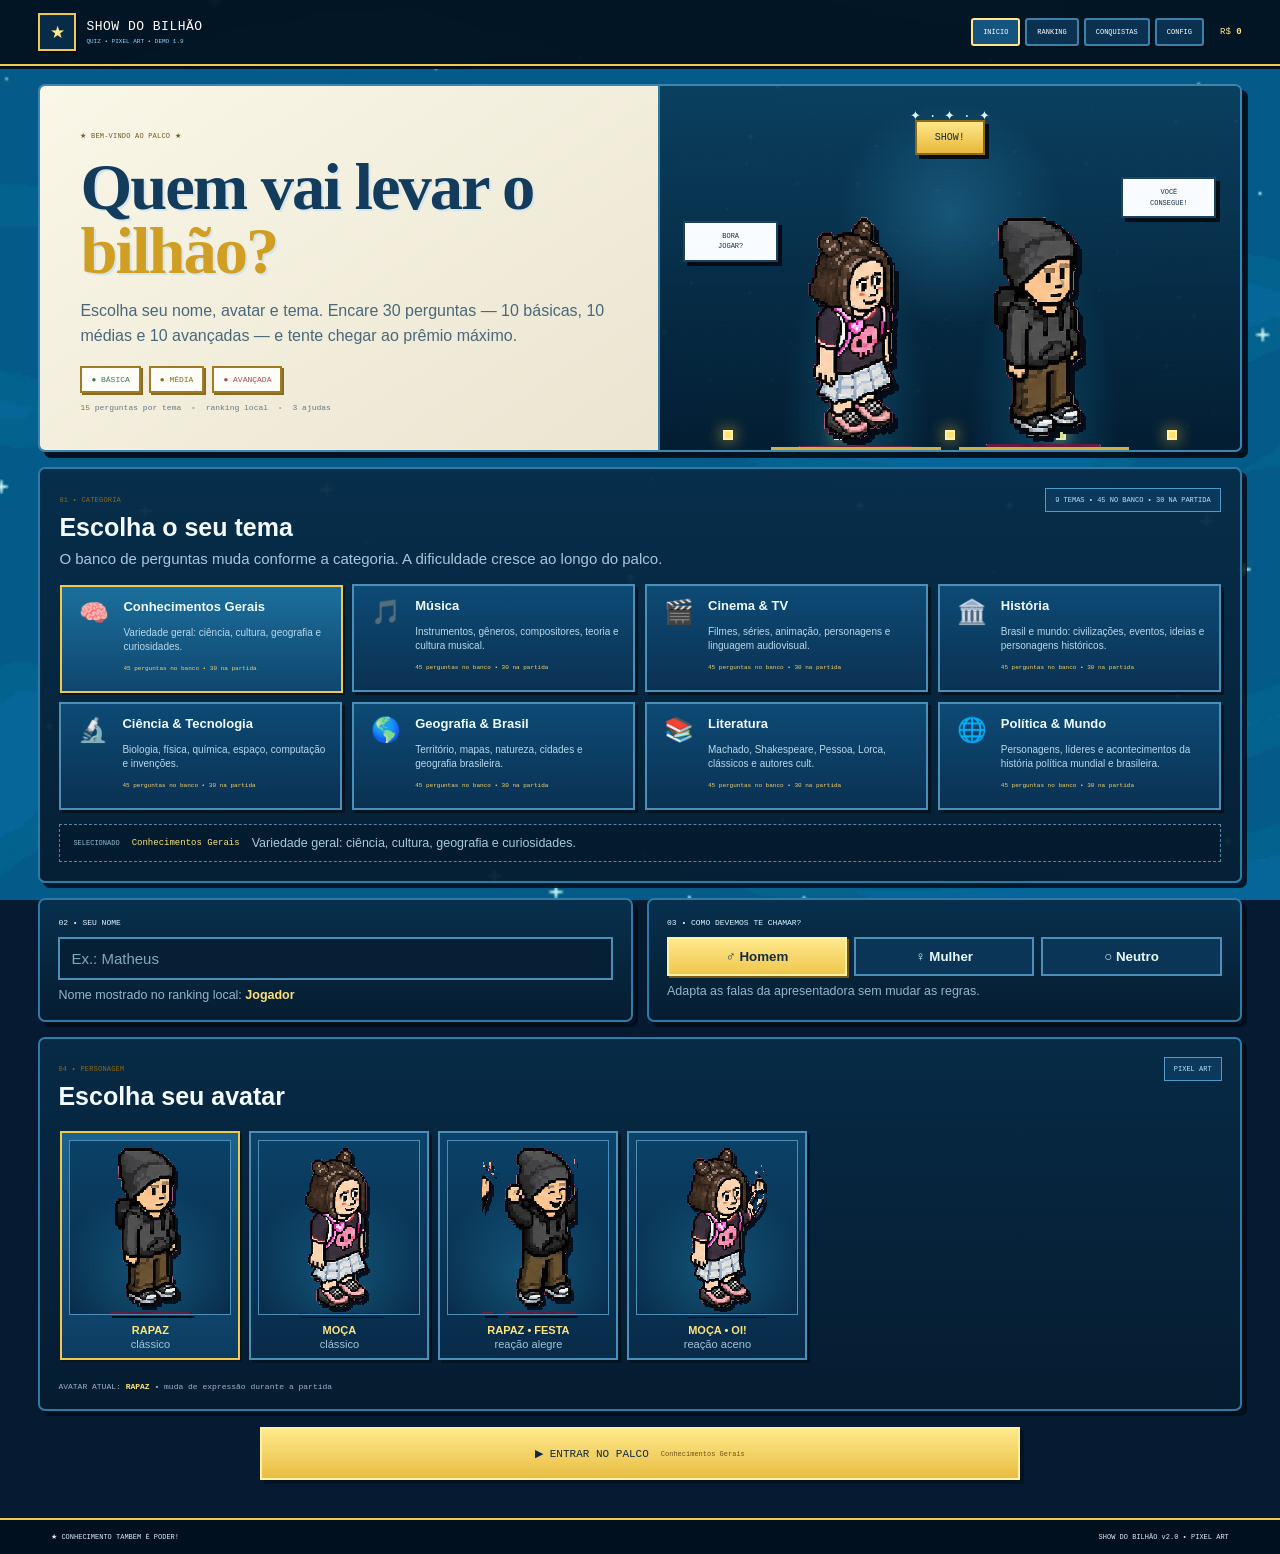
==== commit b2990358: "Add files via upload" ====
--- a/show-do-bilhao-v2.1-cult/index.html
+++ b/show-do-bilhao-v2.1-cult/index.html
@@ -4,6 +4,7 @@
 <meta charset="utf-8">
 <meta name="viewport" content="width=device-width,initial-scale=1,viewport-fit=cover">
 <meta name="theme-color" content="#0d2033">
+<meta name="version" content="Show do Bilhão v2.2 — Desafio Cult">
 <meta name="description" content="Show do Bilhão — quiz em pixel art, demo 2.0">
 <title>Show do Bilhão — Demo 2.0</title>
 <style id="gameStyles">
@@ -332,7 +333,7 @@
   </div>
 
   <div class="panel section-card topic-panel">
-    <div class="section-heading"><div><span class="eyebrow">01 • CATEGORIA</span><h2>Escolha o seu tema</h2></div><span class="tag">45 NO BANCO • 30 NA PARTIDA</span></div>
+    <div class="section-heading"><div><span class="eyebrow">01 • CATEGORIA</span><h2>Escolha o seu tema</h2></div><span class="tag">9 TEMAS • 45 NO BANCO • 30 NA PARTIDA</span></div>
     <p class="topic-intro">O banco de perguntas muda conforme a categoria. A dificuldade cresce ao longo do palco.</p>
     <div id="topicGrid" class="topic-grid"></div>
     <div class="topic-selected"><span>SELECIONADO</span><b id="selectedTopicName">Conhecimentos Gerais</b><small id="selectedTopicDesc"></small></div>
